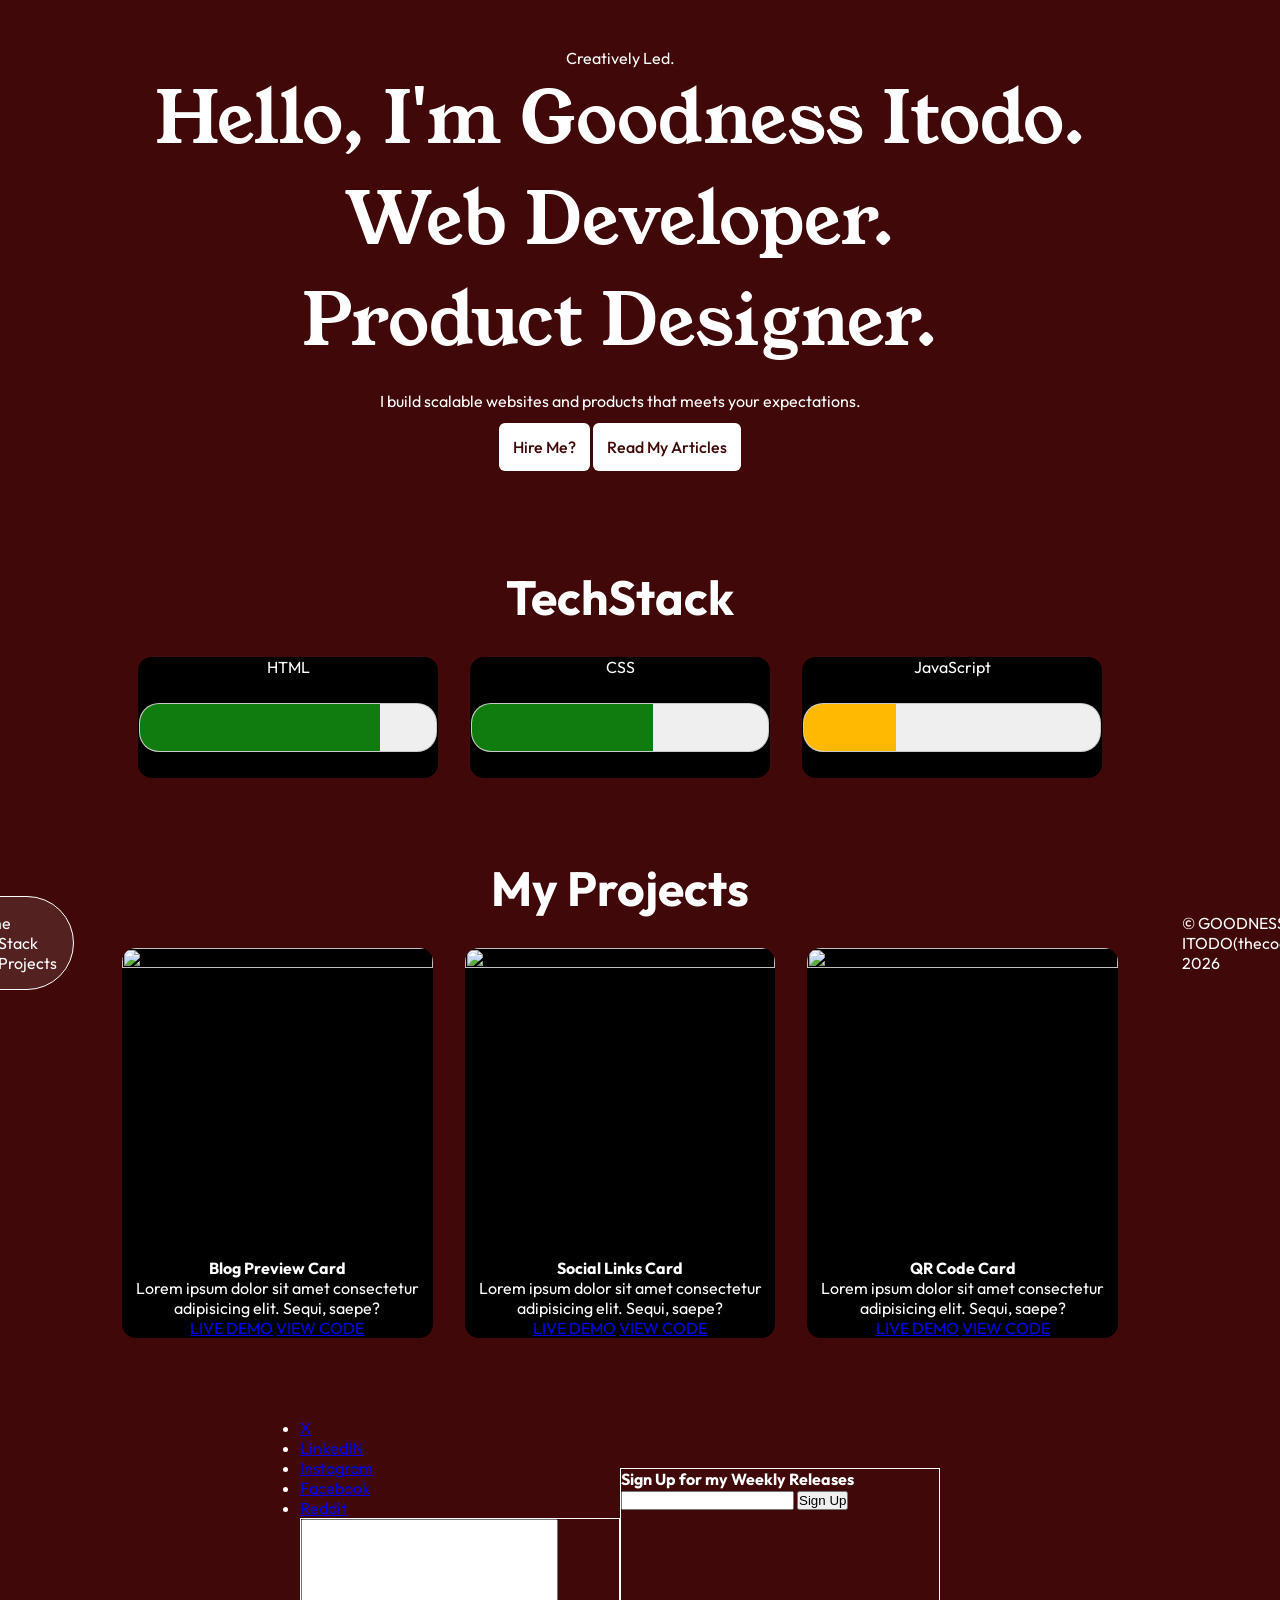
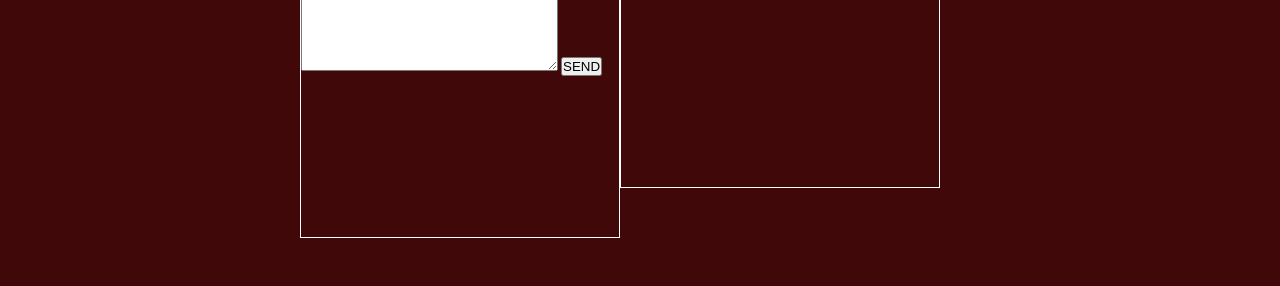
==== index.html @ df7d548d "html with semantics" ====
<!doctype html>
<html lang="en">
  <head>
    <meta charset="UTF-8" />
    <meta name="viewport" content="width=device-width, initial-scale=1.0" />
    <title>Goodness Itodo | My Portfolio</title>
    <link
      rel="shortcut icon"
      href="./assets/images/favicon-32x32.jpg"
      type="image/x-icon"
    />
    <link rel="stylesheet" href="style.css" />
  </head>
  <body>
    <header>
      <h1>GI</h1>
      <nav>
        <ul>
          <li><a href="#">Home</a></li>
          <li><a href="#techstack">Stack</a></li>
          <li><a href="#projects">Projects</a></li>
        </ul>
      </nav>
    </header>
    <main>
      <section class="hero">
        <p class="info">Creatively Led.</p>
        <div class="dynamic">
          <h2>Hello, I'm Goodness Itodo.</h2>
          <h2>Web Developer.</h2>
          <h2>Product Designer.</h2>
        </div>
        <p>
          I build scalable websites and products that meets your expectations.
        </p>
        <p>
          <a href="#">Hire Me?</a>
          <a href="#">Read My Articles</a>
        </p>
      </section>
      <section class="skills" id="techstack">
        <h3>TechStack</h3>
        <div class="columns">
          <div class="card">
            <p>HTML</p>
            <meter
              value="81"
              low="30"
              high="50"
              optimum="80"
              min="0"
              max="100"
              style="width: 300px; height: 100px; padding: 1px"
            ></meter>
          </div>
          <div class="card">
            <p>CSS</p>
            <meter
              value="61"
              low="30"
              high="50"
              optimum="80"
              min="0"
              max="100"
              style="width: 300px; height: 100px; padding: 1px"
            ></meter>
          </div>
          <div class="card">
            <p>JavaScript</p>
            <meter
              value="31"
              low="30"
              high="50"
              optimum="80"
              min="0"
              max="100"
              style="width: 300px; height: 100px; padding: 1px"
            ></meter>
          </div>
        </div>
      </section>
      <section class="projects" id="projects">
        <h3>My Projects</h3>
        <div class="wrapper">
          <div class="columns">
            <div class="card">
              <img src="./assets/images/projects/blogpreview.jpg" alt="" />
              <div class="box">
                <h4>Blog Preview Card</h4>
                <p>
                  Lorem ipsum dolor sit amet consectetur adipisicing elit.
                  Sequi, saepe?
                </p>
                <a href="#">LIVE DEMO</a>
                <a href="#">VIEW CODE</a>
              </div>
            </div>
            <div class="card">
              <img
                src="./assets/images/projects/socialinkspreview.jpg"
                alt=""
              />
              <div class="box">
                <h4>Social Links Card</h4>
                <p>
                  Lorem ipsum dolor sit amet consectetur adipisicing elit.
                  Sequi, saepe?
                </p>
                <a href="#">LIVE DEMO</a>
                <a href="#">VIEW CODE</a>
              </div>
            </div>
            <div class="card">
              <img src="./assets/images/projects/cardpreview.jpg" alt="" />
              <div class="box">
                <h4>QR Code Card</h4>
                <p>
                  Lorem ipsum dolor sit amet consectetur adipisicing elit.
                  Sequi, saepe?
                </p>
                <a href="#">LIVE DEMO</a>
                <a href="#">VIEW CODE</a>
              </div>
            </div>
          </div>
        </div>
      </section>
      <section class="cta" id="contact">
        <div class="column">
          <div class="contact-box">
            <nav role="secondary-navigation">
              <ul>
                <li>
                  <a href="#">X</a>
                </li>
                <li>
                  <a href="#">LinkedIN</a>
                </li>
                <li>
                  <a href="#">Instagram</a>
                </li>
                <li>
                  <a href="#">Facebook</a>
                </li>
                <li>
                  <a href="#">Reddit</a>
                </li>
              </ul>
            </nav>
          </div>
          <form action="#" id="msg-form">
            <textarea
              name="message"
              id="message"
              cols="30"
              rows="10"
            ></textarea>
            <button type="submit">SEND</button>
          </form>
        </div>
        <form action="#" id="news-form">
          <h4>Sign Up for my Weekly Releases</h4>
          <input type="email" name="email" id="email" />
          <button type="submit">Sign Up</button>
        </form>
      </section>
    </main>
    <footer>
      <p>&copy; GOODNESS ITODO(thecodingmob) 2026</p>
    </footer>
  </body>
</html>
---- style.css ----
@font-face {
  font-family: "Outfit";
  src: url("./assets/fonts/Outfit-VariableFont_wght.ttf");
}
@font-face {
  font-family: "Young";
  src: url("./assets/fonts/YoungSerif-Regular.ttf");
}
:root {
}
*,
*::before,
*::after {
  margin: 0;
  padding: 0;
  box-sizing: border-box;
}
html {
  scroll-behavior: smooth;
}
body {
  font-family: "Outfit";
  font-size: 16px;
  min-height: 100vh;
  display: flex;
  align-items: center;
  justify-content: center;
  background-color: #400808;
  color: white;
}
div.wrapper {
  width: 100%;
  display: flex;
  align-items: center;
  justify-content: center;
  flex-direction: column;
}
header {
  display: flex;
  align-items: center;
  justify-content: space-around;
  padding: 1em;
  border: 1px solid white;
  border-radius: 50px;
  background-color: rgba(255, 255, 255, 0.1);
  margin: 1rem;
  width: 60%;
}
header h1 {
  color: white;
}
header ul {
  list-style: none;
}
header li {
  display: inline;
  margin-left: 30px;
}
header li:nth-child(1) {
  margin-left: 0;
}
header a {
  color: white;
  text-decoration: none;
}
header a:hover {
  color: rgba(255, 255, 255, 0.6);
}
/* utility */
.columns {
  display: flex;
  align-items: center;
  justify-content: center;
  gap: 2em;
}
/* section hero */
section {
  padding: 3em;
}
.hero {
  align-items: center;
  display: flex;
  justify-content: center;
  text-align: center;
  flex-direction: column;
}
.hero h2 {
  color: white;
  font-size: 4.5em;
  font-weight: 200;
  font-family: "Young";
}
.hero h2:nth-child(3) {
  padding-bottom: 20px;
}
.hero a {
  color: #400808;
  background-color: white;
  padding: 14px;
  border: none;
  border-radius: 6px;
  display: inline-block;
  margin-top: 12px;
  text-decoration: none;
  font-weight: 500;
}
.skills {
  text-align: center;
}
.skills h3 {
  font-size: 3em;
  margin-bottom: 30px;
}
.projects {
  padding: 2em;
  text-align: center;
}
.projects h3 {
  font-size: 3em;
  margin-bottom: 30px;
}
.projects img {
  width: 100%;
  height: auto;
  object-fit: contain;
  aspect-ratio: 1/1;
  object-fit: cover;
}
.card {
  width: 100%;
  height: auto;
  background-color: black;
  border-radius: 14px;
  overflow: hidden;
}
figcaption {
  padding: 14px;
  border: 1px solid rgba(0, 0, 0, 0.6);
  border-radius: 14px;
  background-color: rgba(0, 0, 0, 0.6);
}
figure a {
  color: white;
  text-decoration: none;
}
.cta {
  display: flex;
  align-items: center;
  justify-content: center;
}
.cta form {
  width: 20rem;
  height: 20rem;
  border: 1px solid white;
}
footer {
  padding: 2em;
}
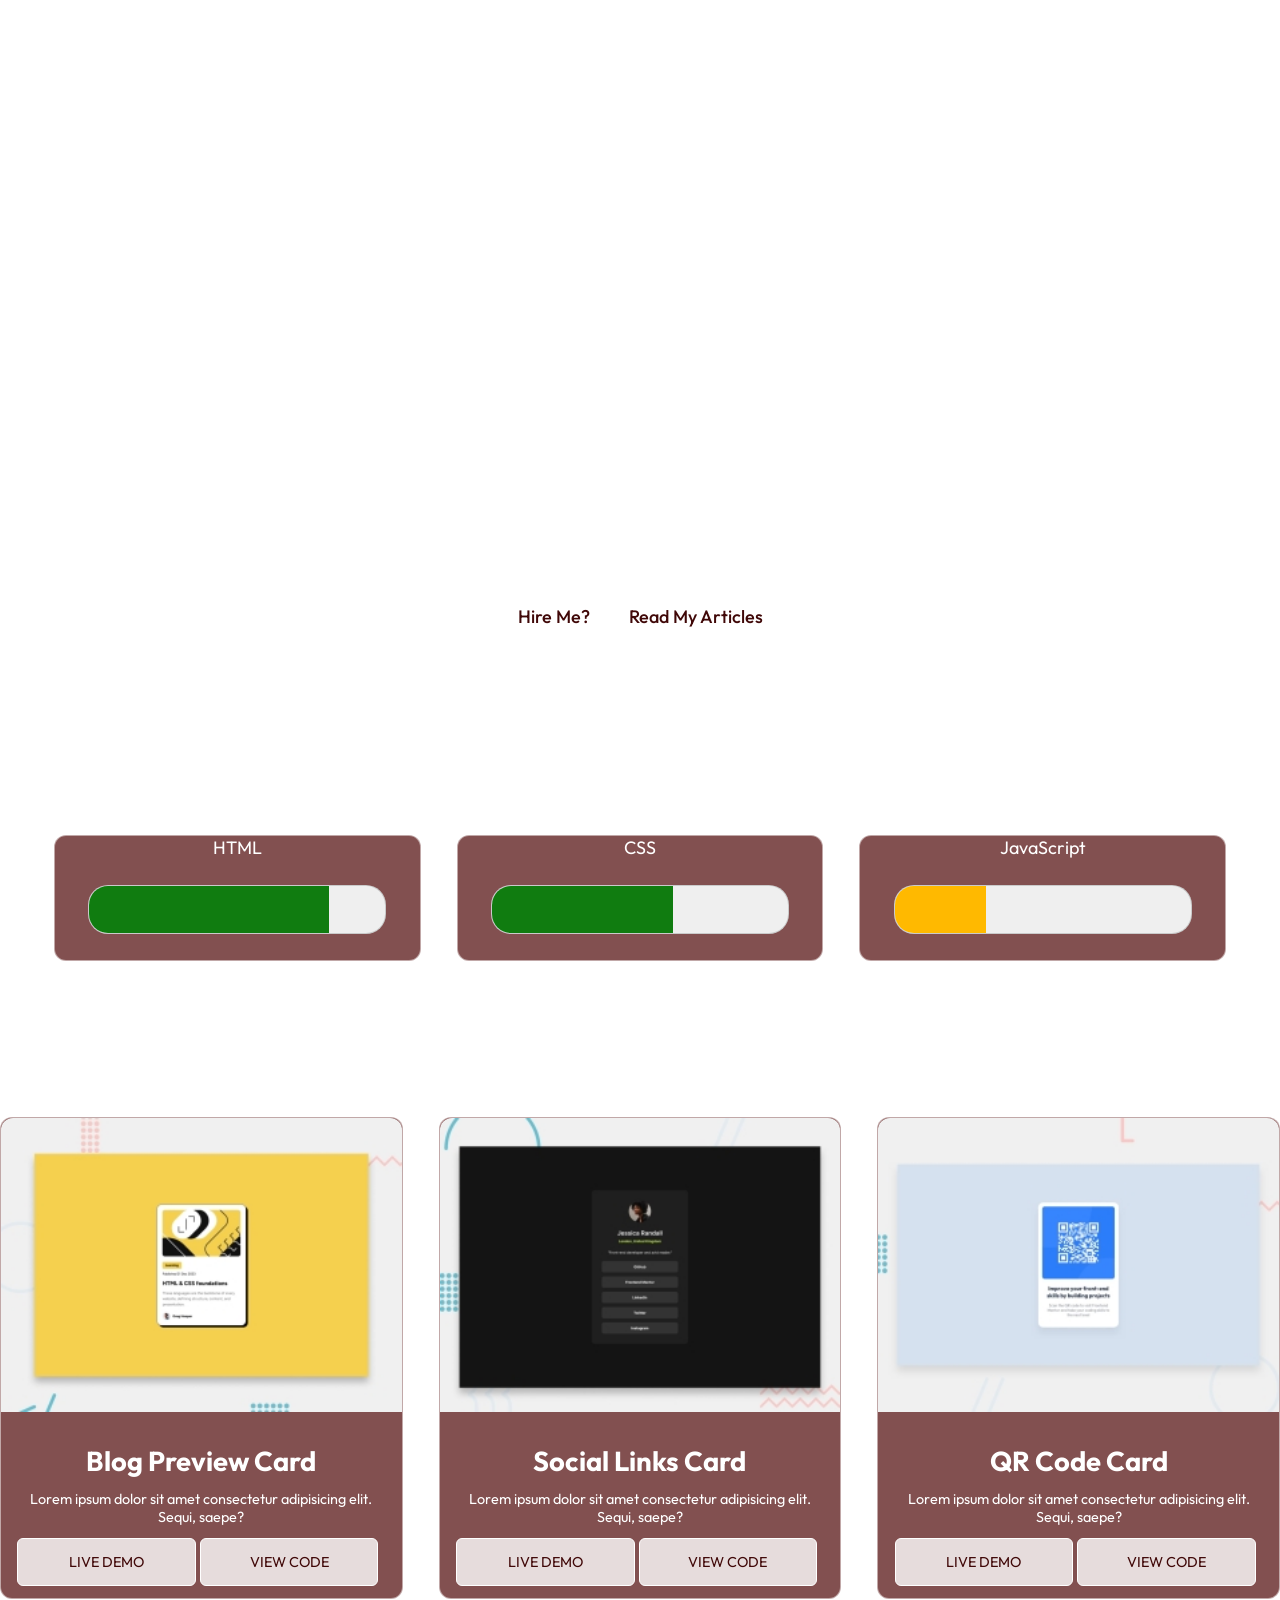
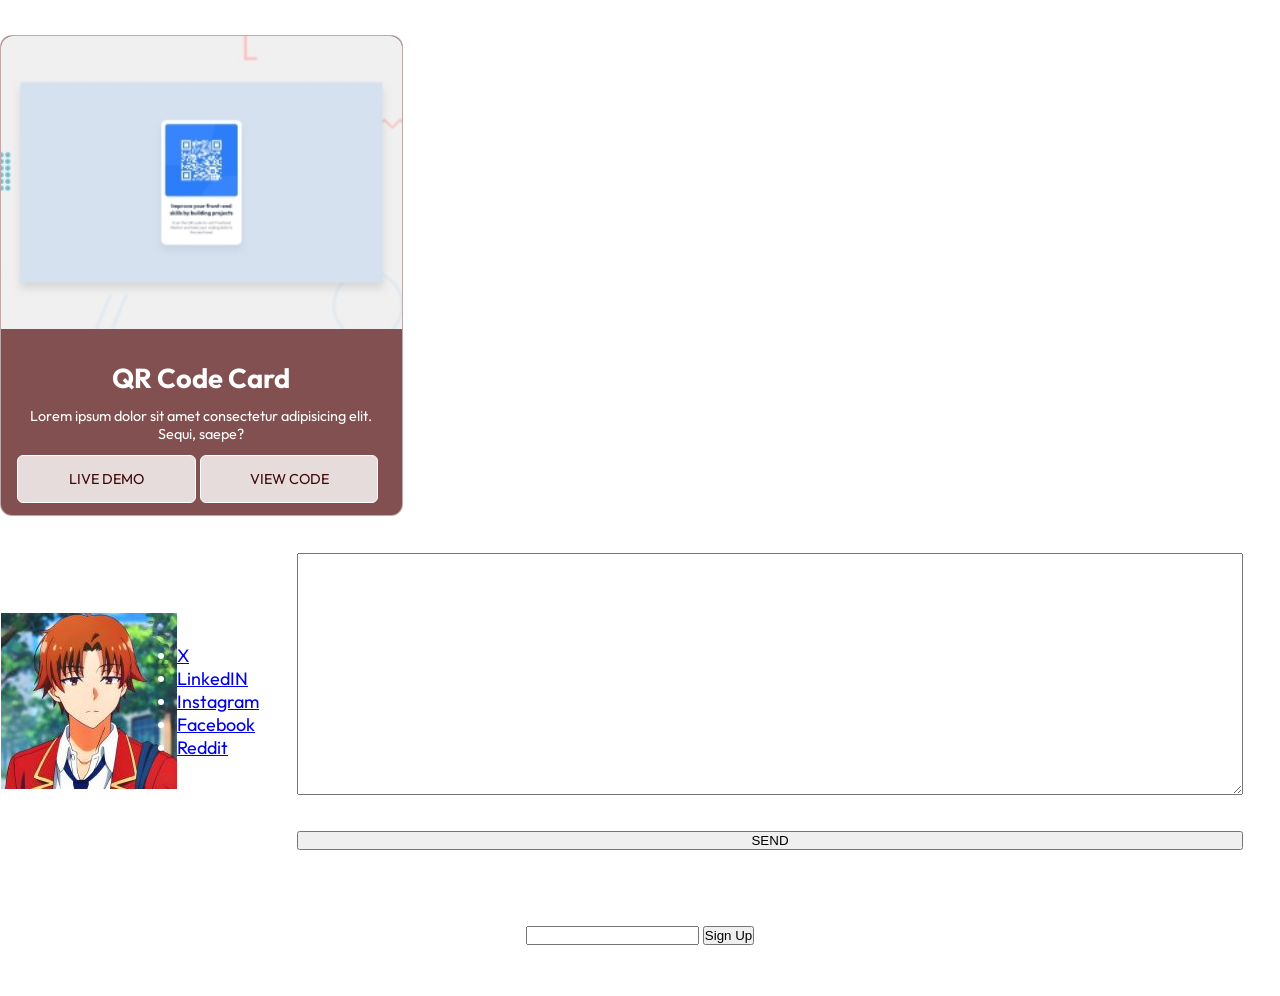
==== commit 64b28113: "updated some sections in html" ====
--- a/index.html
+++ b/index.html
@@ -81,46 +81,53 @@
       </section>
       <section class="projects" id="projects">
         <h3>My Projects</h3>
-        <div class="wrapper">
-          <div class="columns">
-            <div class="card">
-              <img src="./assets/images/projects/blogpreview.jpg" alt="" />
-              <div class="box">
-                <h4>Blog Preview Card</h4>
-                <p>
-                  Lorem ipsum dolor sit amet consectetur adipisicing elit.
-                  Sequi, saepe?
-                </p>
-                <a href="#">LIVE DEMO</a>
-                <a href="#">VIEW CODE</a>
-              </div>
+        <div class="columns">
+          <div class="card">
+            <img src="./assets/images/projects/blogpreview.jpg" alt="" />
+            <div class="box">
+              <h4>Blog Preview Card</h4>
+              <p>
+                Lorem ipsum dolor sit amet consectetur adipisicing elit. Sequi,
+                saepe?
+              </p>
+              <a href="#">LIVE DEMO</a>
+              <a href="#">VIEW CODE</a>
             </div>
-            <div class="card">
-              <img
-                src="./assets/images/projects/socialinkspreview.jpg"
-                alt=""
-              />
-              <div class="box">
-                <h4>Social Links Card</h4>
-                <p>
-                  Lorem ipsum dolor sit amet consectetur adipisicing elit.
-                  Sequi, saepe?
-                </p>
-                <a href="#">LIVE DEMO</a>
-                <a href="#">VIEW CODE</a>
-              </div>
+          </div>
+          <div class="card">
+            <img src="./assets/images/projects/socialinkspreview.jpg" alt="" />
+            <div class="box">
+              <h4>Social Links Card</h4>
+              <p>
+                Lorem ipsum dolor sit amet consectetur adipisicing elit. Sequi,
+                saepe?
+              </p>
+              <a href="#">LIVE DEMO</a>
+              <a href="#">VIEW CODE</a>
             </div>
-            <div class="card">
-              <img src="./assets/images/projects/cardpreview.jpg" alt="" />
-              <div class="box">
-                <h4>QR Code Card</h4>
-                <p>
-                  Lorem ipsum dolor sit amet consectetur adipisicing elit.
-                  Sequi, saepe?
-                </p>
-                <a href="#">LIVE DEMO</a>
-                <a href="#">VIEW CODE</a>
-              </div>
+          </div>
+          <div class="card">
+            <img src="./assets/images/projects/cardpreview.jpg" alt="" />
+            <div class="box">
+              <h4>QR Code Card</h4>
+              <p>
+                Lorem ipsum dolor sit amet consectetur adipisicing elit. Sequi,
+                saepe?
+              </p>
+              <a href="#">LIVE DEMO</a>
+              <a href="#">VIEW CODE</a>
+            </div>
+          </div>
+          <div class="card">
+            <img src="./assets/images/projects/cardpreview.jpg" alt="" />
+            <div class="box">
+              <h4>QR Code Card</h4>
+              <p>
+                Lorem ipsum dolor sit amet consectetur adipisicing elit. Sequi,
+                saepe?
+              </p>
+              <a href="#">LIVE DEMO</a>
+              <a href="#">VIEW CODE</a>
             </div>
           </div>
         </div>
@@ -128,6 +135,7 @@
       <section class="cta" id="contact">
         <div class="column">
           <div class="contact-box">
+            <img src="./assets/images/avatar-Goodness.jpg" alt="" />
             <nav role="secondary-navigation">
               <ul>
                 <li>
@@ -152,8 +160,8 @@
             <textarea
               name="message"
               id="message"
-              cols="30"
-              rows="10"
+              cols="40"
+              rows="16"
             ></textarea>
             <button type="submit">SEND</button>
           </form>
--- a/style.css
+++ b/style.css
@@ -22,137 +22,171 @@
   font-family: "Outfit";
   font-size: 16px;
   min-height: 100vh;
-  display: flex;
-  align-items: center;
-  justify-content: center;
-  background-color: #400808;
+  background: url("./assets/images/background.jpeg");
+  background-size: cover;
+  background-repeat: no-repeat;
   color: white;
+  font-size: 18px;
 }
 div.wrapper {
-  width: 100%;
-  display: flex;
-  align-items: center;
-  justify-content: center;
-  flex-direction: column;
+  max-inline-size: 80%;
+  margin-inline: auto;
+  padding: 2em;
 }
 header {
   display: flex;
   align-items: center;
   justify-content: space-around;
-  padding: 1em;
-  border: 1px solid white;
-  border-radius: 50px;
-  background-color: rgba(255, 255, 255, 0.1);
-  margin: 1rem;
-  width: 60%;
+  background-color: rgba(255, 255, 255, 0.3);
+  border: 1px solid rgba(255, 255, 255, 0.8);
+  margin: 2em auto;
+  width: 50%;
+  border-radius: 39px;
+
+  @media (max-width: 50em) {
+    width: 100%;
+  }
 }
 header h1 {
-  color: white;
+  padding: 14px;
+  border-radius: 12px;
 }
 header ul {
-  list-style: none;
+  list-style-type: none;
 }
 header li {
   display: inline;
   margin-left: 30px;
 }
-header li:nth-child(1) {
-  margin-left: 0;
-}
 header a {
   color: white;
   text-decoration: none;
+  padding: 14px;
+  border-radius: 12px;
+  transition: 0.3s all linear;
+  font-weight: 600;
 }
 header a:hover {
-  color: rgba(255, 255, 255, 0.6);
+  background-color: rgba(255, 255, 255, 0.8);
+  color: #400808;
 }
-/* utility */
+.hero {
+  text-align: center;
+  padding: 2em;
+}
+.hero .info {
+  padding: 12px;
+  border: 1px solid rgba(255, 255, 255, 0.8);
+  border-radius: 30px;
+  display: inline-block;
+}
+.hero h2 {
+  font-size: 4em;
+  font-family: "Young", sans-serif;
+  margin-bottom: 20px;
+}
+.hero h2:nth-child(1),
+.hero h2:nth-child(2) {
+  margin-bottom: 0;
+}
+.hero a {
+  padding: 14px;
+  background-color: rgba(255, 255, 255, 0.8);
+  display: inline-block;
+  border: 1px solid rgba(255, 255, 255, 0.8);
+  margin-top: 12px;
+  border-radius: 9px;
+  color: #400808;
+  text-decoration: none;
+  margin-left: 5px;
+  font-weight: 500;
+}
+.hero a:first-child {
+  margin-left: 0;
+}
+.hero a:hover {
+  color: white;
+  background-color: #400808;
+}
+.skills {
+  padding: 3em;
+  text-align: center;
+}
+h3 {
+  font-size: 3em;
+  font-family: "Young", sans-serif;
+  margin-bottom: 26px;
+}
+.projects {
+  text-align: center;
+}
 .columns {
-  display: flex;
-  align-items: center;
-  justify-content: center;
+  display: grid;
+  grid-template-columns: 1fr 1fr 1fr;
   gap: 2em;
 }
-/* section hero */
-section {
-  padding: 3em;
+.card {
+  border: 1px solid rgba(255, 255, 255, 0.5);
+  background-color: rgba(77, 7, 7, 0.7);
+  border-radius: 12px;
 }
-.hero {
-  align-items: center;
+.card img {
+  border-radius: 12px 12px 0 0;
+  width: 100%;
+}
+.box {
+  padding: 1em;
+  font-size: 0.8em;
+}
+.box h4 {
+  font-size: 1.9em;
+}
+.box p,
+h4 {
+  margin-top: 12px;
+}
+.box a {
+  margin: 12px 2px 12px 2px;
+  display: inline-block;
+  float: left;
+  width: 48%;
+  padding: 14px;
+  background-color: rgba(255, 255, 255, 0.8);
+  color: #400808;
+  text-decoration: none;
+  border: 1px solid white;
+  border-radius: 6px;
+}
+.box a:hover {
+  color: white;
+  background-color: #400808;
+}
+.column {
+  display: flex;
+}
+.cta form#msg-form {
+  border: 1px solid white;
+  padding: 2em;
+  display: flex;
+  flex: 1;
+  flex-direction: column;
+  gap: 2em;
+}
+.cta form#news-form {
+  text-align: center;
+}
+.contact-box {
+  border: 1px solid white;
   display: flex;
   justify-content: center;
-  text-align: center;
-  flex-direction: column;
+  align-items: center;
 }
-.hero h2 {
-  color: white;
-  font-size: 4.5em;
-  font-weight: 200;
-  font-family: "Young";
+
+footer {
+  padding: 14px;
 }
-.hero h2:nth-child(3) {
-  padding-bottom: 20px;
+@media (max-width: 50em) {
+  .columns {
+    grid-template-columns: 1fr;
+  }
 }
-.hero a {
-  color: #400808;
-  background-color: white;
-  padding: 14px;
-  border: none;
-  border-radius: 6px;
-  display: inline-block;
-  margin-top: 12px;
-  text-decoration: none;
-  font-weight: 500;
-}
-.skills {
-  text-align: center;
-}
-.skills h3 {
-  font-size: 3em;
-  margin-bottom: 30px;
-}
-.projects {
-  padding: 2em;
-  text-align: center;
-}
-.projects h3 {
-  font-size: 3em;
-  margin-bottom: 30px;
-}
-.projects img {
-  width: 100%;
-  height: auto;
-  object-fit: contain;
-  aspect-ratio: 1/1;
-  object-fit: cover;
-}
-.card {
-  width: 100%;
-  height: auto;
-  background-color: black;
-  border-radius: 14px;
-  overflow: hidden;
-}
-figcaption {
-  padding: 14px;
-  border: 1px solid rgba(0, 0, 0, 0.6);
-  border-radius: 14px;
-  background-color: rgba(0, 0, 0, 0.6);
-}
-figure a {
-  color: white;
-  text-decoration: none;
-}
-.cta {
-  display: flex;
-  align-items: center;
-  justify-content: center;
-}
-.cta form {
-  width: 20rem;
-  height: 20rem;
-  border: 1px solid white;
-}
-footer {
-  padding: 2em;
-}
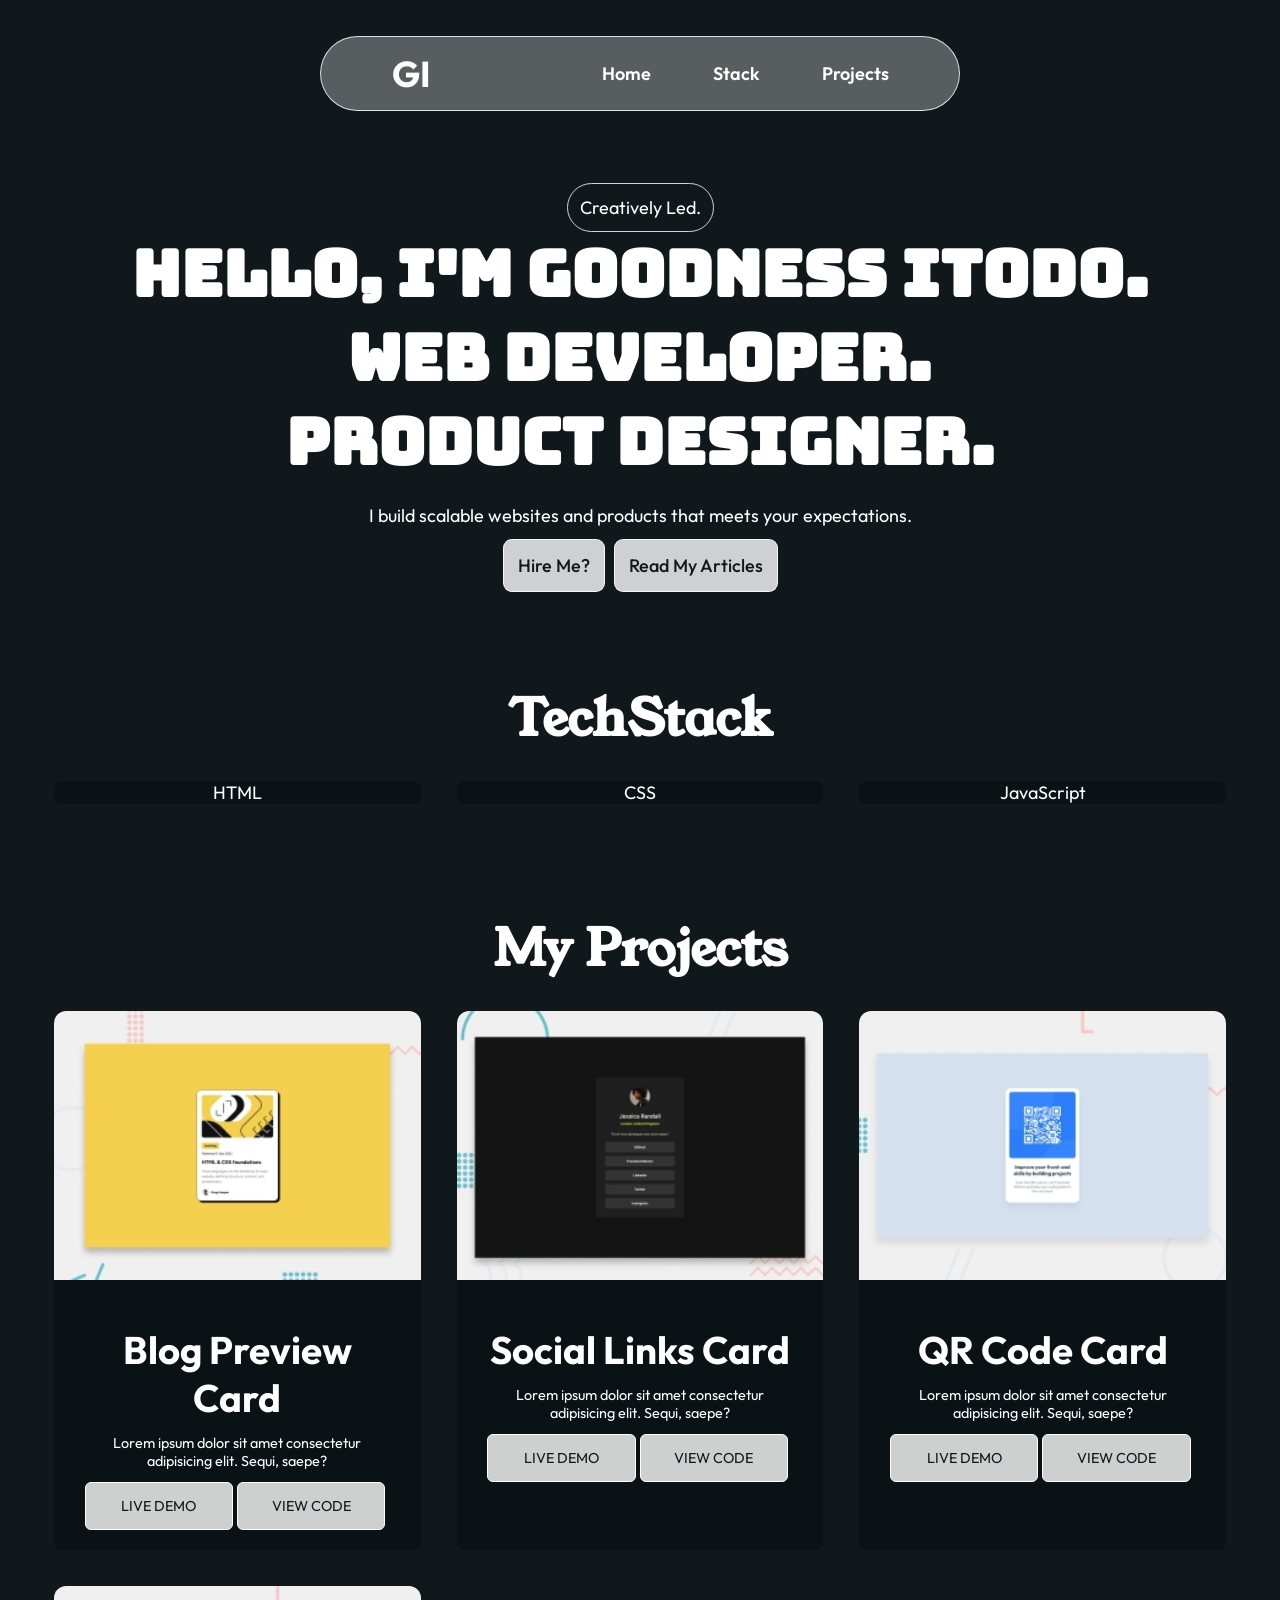
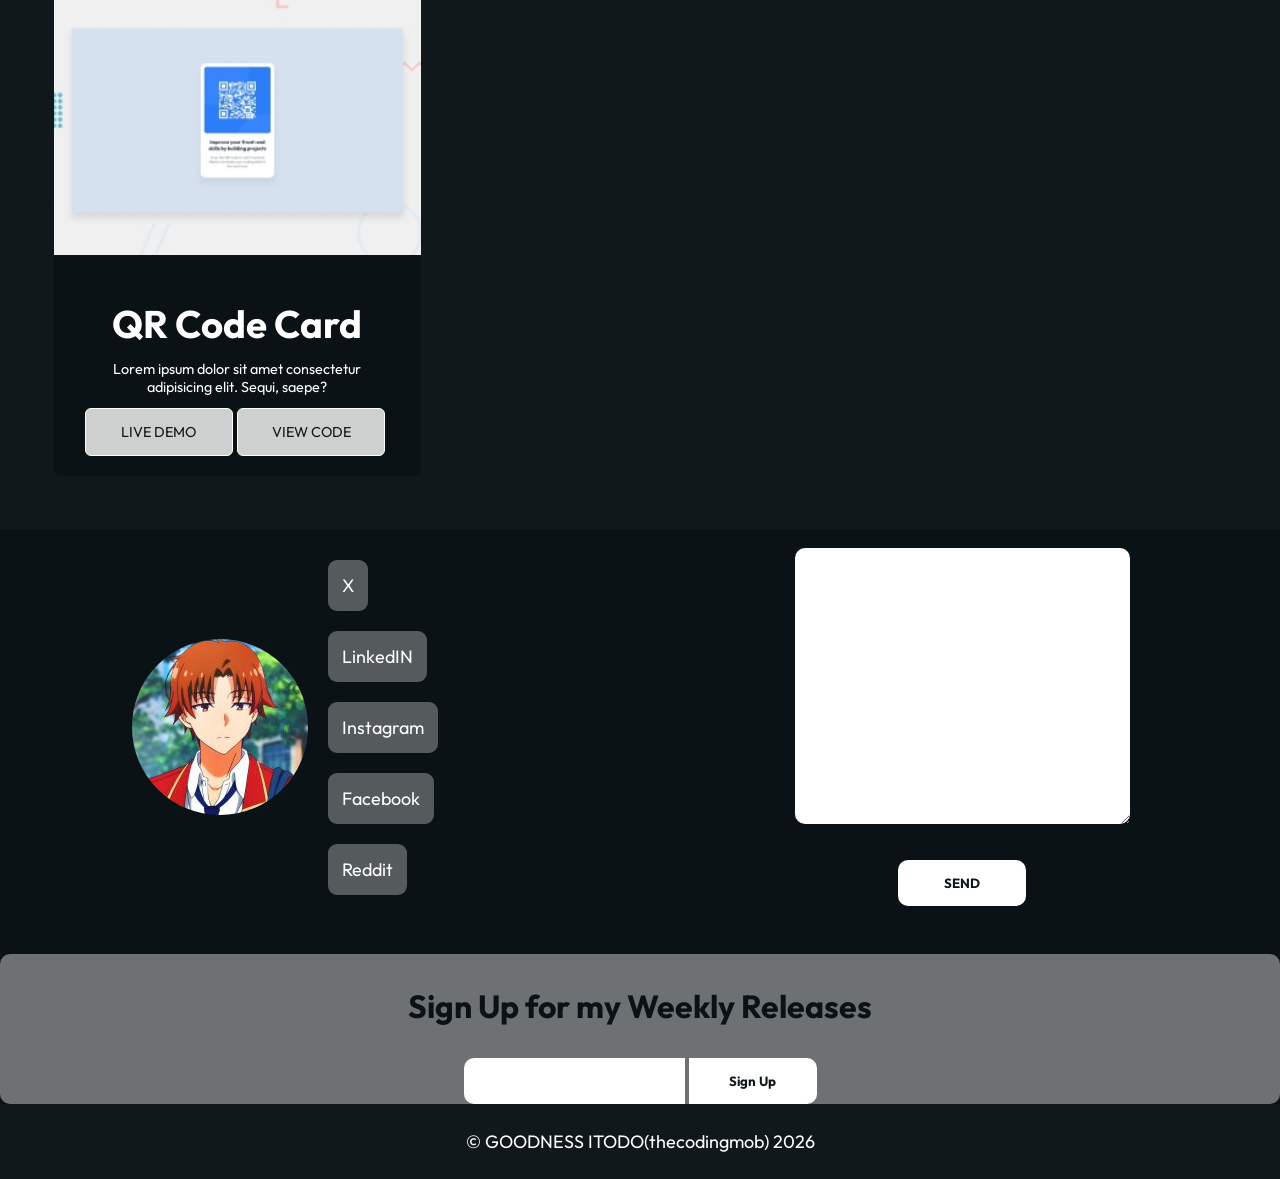
==== commit 28cc571f: "modifications" ====
--- a/index.html
+++ b/index.html
@@ -43,39 +43,12 @@
         <div class="columns">
           <div class="card">
             <p>HTML</p>
-            <meter
-              value="81"
-              low="30"
-              high="50"
-              optimum="80"
-              min="0"
-              max="100"
-              style="width: 300px; height: 100px; padding: 1px"
-            ></meter>
           </div>
           <div class="card">
             <p>CSS</p>
-            <meter
-              value="61"
-              low="30"
-              high="50"
-              optimum="80"
-              min="0"
-              max="100"
-              style="width: 300px; height: 100px; padding: 1px"
-            ></meter>
           </div>
           <div class="card">
             <p>JavaScript</p>
-            <meter
-              value="31"
-              low="30"
-              high="50"
-              optimum="80"
-              min="0"
-              max="100"
-              style="width: 300px; height: 100px; padding: 1px"
-            ></meter>
           </div>
         </div>
       </section>
--- a/style.css
+++ b/style.css
@@ -1,3 +1,7 @@
+@font-face {
+  font-family: "Bungee";
+  src: url("./assets/fonts/Bungee-Regular.ttf");
+}
 @font-face {
   font-family: "Outfit";
   src: url("./assets/fonts/Outfit-VariableFont_wght.ttf");
@@ -5,8 +9,6 @@
 @font-face {
   font-family: "Young";
   src: url("./assets/fonts/YoungSerif-Regular.ttf");
-}
-:root {
 }
 *,
 *::before,
@@ -22,7 +24,7 @@
   font-family: "Outfit";
   font-size: 16px;
   min-height: 100vh;
-  background: url("./assets/images/background.jpeg");
+  background: rgb(17, 24, 28);
   background-size: cover;
   background-repeat: no-repeat;
   color: white;
@@ -45,6 +47,9 @@
 
   @media (max-width: 50em) {
     width: 100%;
+    margin: 0;
+    border: none;
+    border-radius: 0;
   }
 }
 header h1 {
@@ -68,7 +73,7 @@
 }
 header a:hover {
   background-color: rgba(255, 255, 255, 0.8);
-  color: #400808;
+  color: rgb(17, 24, 28);
 }
 .hero {
   text-align: center;
@@ -81,8 +86,8 @@
   display: inline-block;
 }
 .hero h2 {
-  font-size: 4em;
-  font-family: "Young", sans-serif;
+  font-size: clamp(2.2rem, 6vw + 1rem, 4rem);
+  font-family: "Bungee", sans-serif;
   margin-bottom: 20px;
 }
 .hero h2:nth-child(1),
@@ -96,7 +101,7 @@
   border: 1px solid rgba(255, 255, 255, 0.8);
   margin-top: 12px;
   border-radius: 9px;
-  color: #400808;
+  color: rgb(17, 24, 28);
   text-decoration: none;
   margin-left: 5px;
   font-weight: 500;
@@ -106,19 +111,20 @@
 }
 .hero a:hover {
   color: white;
-  background-color: #400808;
+  background-color: rgb(17, 24, 28);
 }
 .skills {
   padding: 3em;
   text-align: center;
 }
 h3 {
-  font-size: 3em;
+  font-size: clamp(1.8rem, 4.5vw + 0.8rem, 3.2rem);
   font-family: "Young", sans-serif;
   margin-bottom: 26px;
 }
 .projects {
   text-align: center;
+  padding: 3em;
 }
 .columns {
   display: grid;
@@ -126,67 +132,148 @@
   gap: 2em;
 }
 .card {
-  border: 1px solid rgba(255, 255, 255, 0.5);
-  background-color: rgba(77, 7, 7, 0.7);
-  border-radius: 12px;
+  background-color: rgb(11, 18, 21);
+  border-radius: 8px;
 }
 .card img {
   border-radius: 12px 12px 0 0;
   width: 100%;
 }
 .box {
-  padding: 1em;
+  padding: 2em;
   font-size: 0.8em;
 }
 .box h4 {
-  font-size: 1.9em;
+  font-size: clamp(1.6rem, 3.8vw + 0.6rem, 2.4rem);
 }
 .box p,
 h4 {
   margin-top: 12px;
 }
 .box a {
-  margin: 12px 2px 12px 2px;
+  margin: 12px 2px 20px 2px;
   display: inline-block;
   float: left;
   width: 48%;
   padding: 14px;
   background-color: rgba(255, 255, 255, 0.8);
-  color: #400808;
+  color: rgb(17, 24, 28);
   text-decoration: none;
   border: 1px solid white;
   border-radius: 6px;
 }
 .box a:hover {
   color: white;
-  background-color: #400808;
+  background-color: rgb(17, 24, 28);
 }
 .column {
   display: flex;
+  justify-content: space-around;
+  align-items: center;
+  gap: 3em;
+}
+.cta {
+  background-color: rgb(11, 18, 21);
 }
 .cta form#msg-form {
-  border: 1px solid white;
-  padding: 2em;
-  display: flex;
-  flex: 1;
+  padding: 1em;
+  display: flex;
   flex-direction: column;
   gap: 2em;
+  text-align: center;
+  align-items: center;
+  justify-content: center;
+}
+textarea {
+  border-radius: 10px;
+  font-family: "Outfit";
+  border: none;
+  padding: 10px;
+  width: 100%;
+}
+textarea:focus {
+  outline: 1px solid rgb(11, 18, 21);
+}
+button[type="submit"] {
+  padding: 15px;
+  border-radius: 10px;
+  background-color: white;
+  color: rgb(17, 24, 28);
+  font-weight: 700;
+  font-family: "Outfit";
+  border: none;
+  width: 8rem;
+}
+button[type="submit"]:hover,
+button[type="submit"]:focus-within {
+  background-color: rgb(33, 42, 55);
+  color: white;
 }
 .cta form#news-form {
   text-align: center;
+  margin-top: 30px;
+  background: rgba(255, 255, 255, 0.4);
+  border-radius: 10px;
+}
+.cta form#news-form button[type="submit"] {
+  border-radius: 0 10px 10px 0;
+}
+.cta form#news-form h4 {
+  padding: 1em;
+  font-size: 2rem;
+  color: rgb(11, 18, 21);
+}
+.cta form#news-form input {
+  padding: 15px;
+  border-radius: 10px 0 0 10px;
+  font-family: "Outfit";
+  border: none;
+}
+.cta form#news-form input:focus {
+  outline: 1px solid rgb(11, 18, 21);
 }
 .contact-box {
-  border: 1px solid white;
   display: flex;
   justify-content: center;
   align-items: center;
+}
+.contact-box img {
+  border-radius: 50%;
+}
+.contact-box ul {
+  list-style: none;
+}
+.contact-box li {
+  margin: 20px;
+}
+.contact-box a {
+  padding: 14px;
+  background-color: rgba(255, 255, 255, 0.3);
+  color: white;
+  text-decoration: none;
+  border-radius: 9px;
+  display: inline-block;
 }
 
 footer {
-  padding: 14px;
+  padding: 26px;
+  text-align: center;
 }
 @media (max-width: 50em) {
+  body {
+    background: rgb(33, 42, 55);
+  }
   .columns {
     grid-template-columns: 1fr;
   }
-}
+  .column {
+    flex-direction: column;
+  }
+  .cta form#news-form button[type="submit"] {
+    margin-top: 30px;
+    border-radius: 10px;
+  }
+  .cta form#news-form input {
+    border-radius: 10px;
+  }
+}
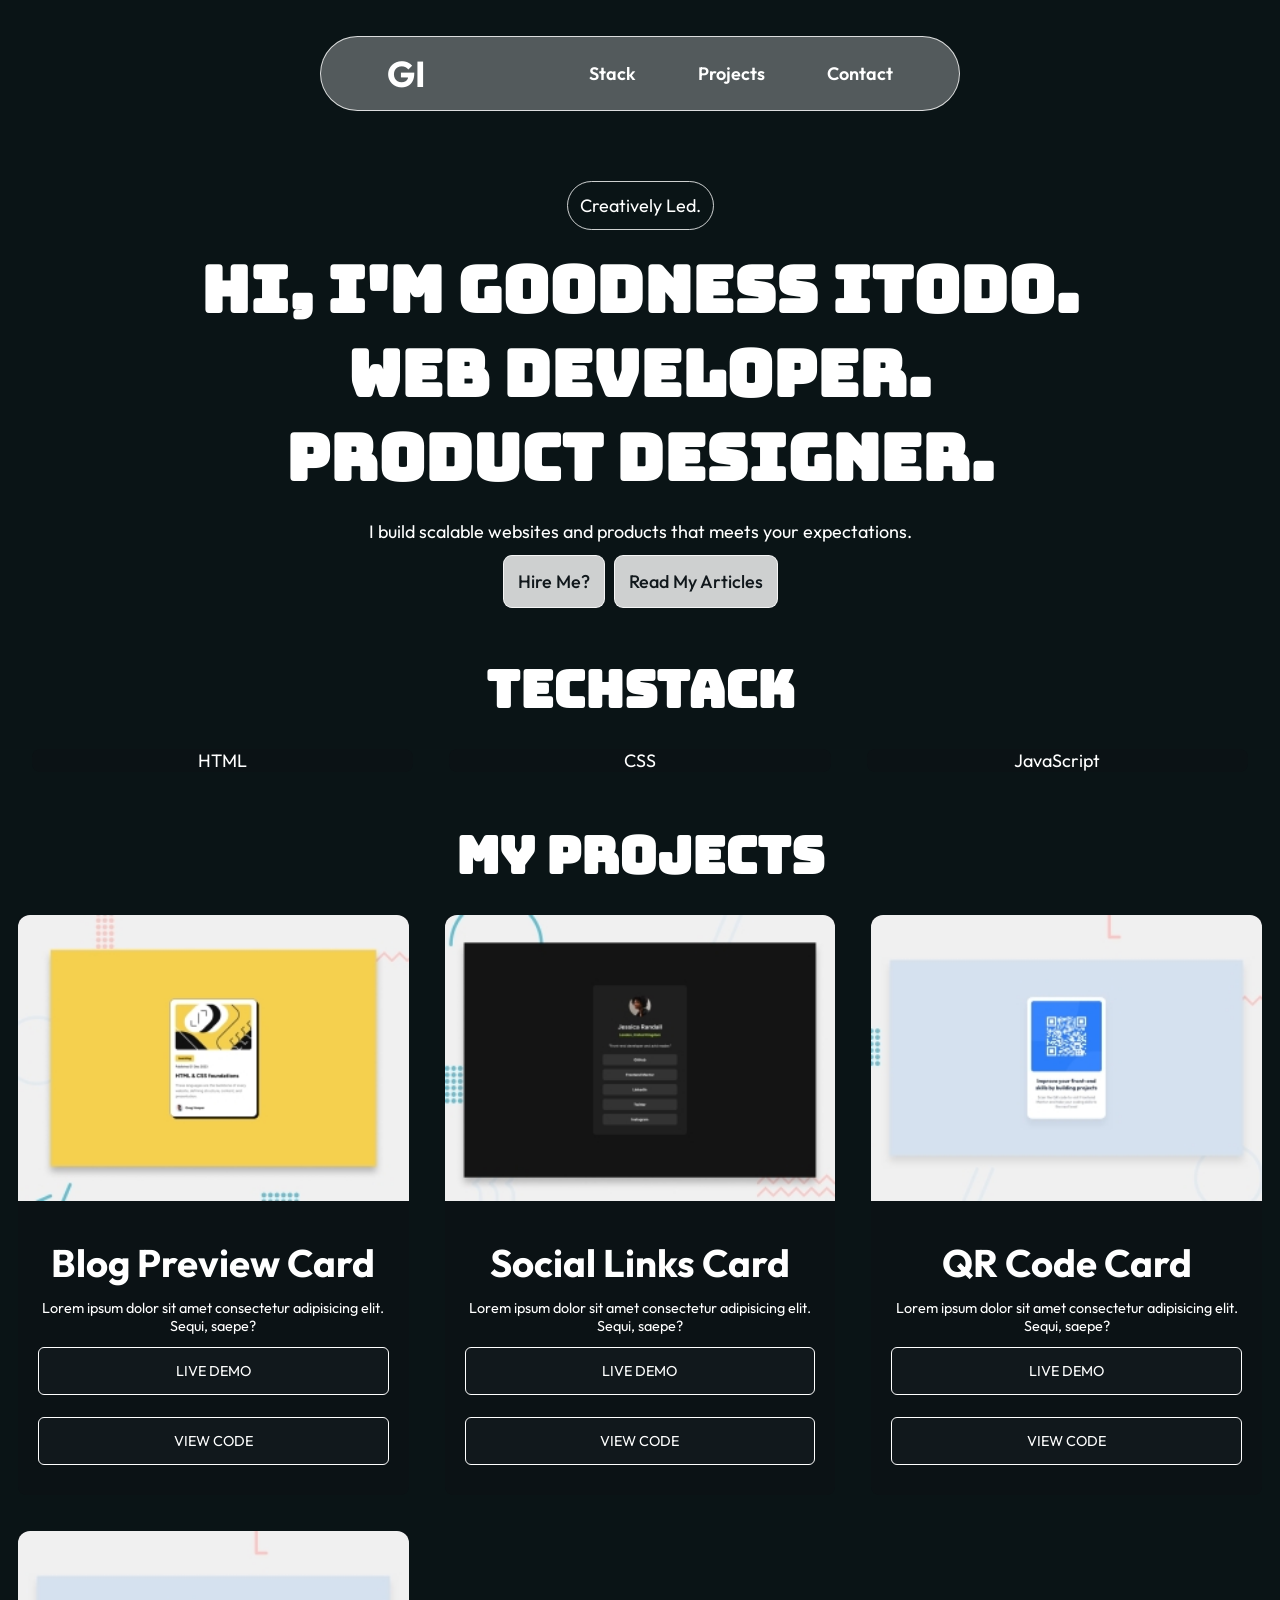
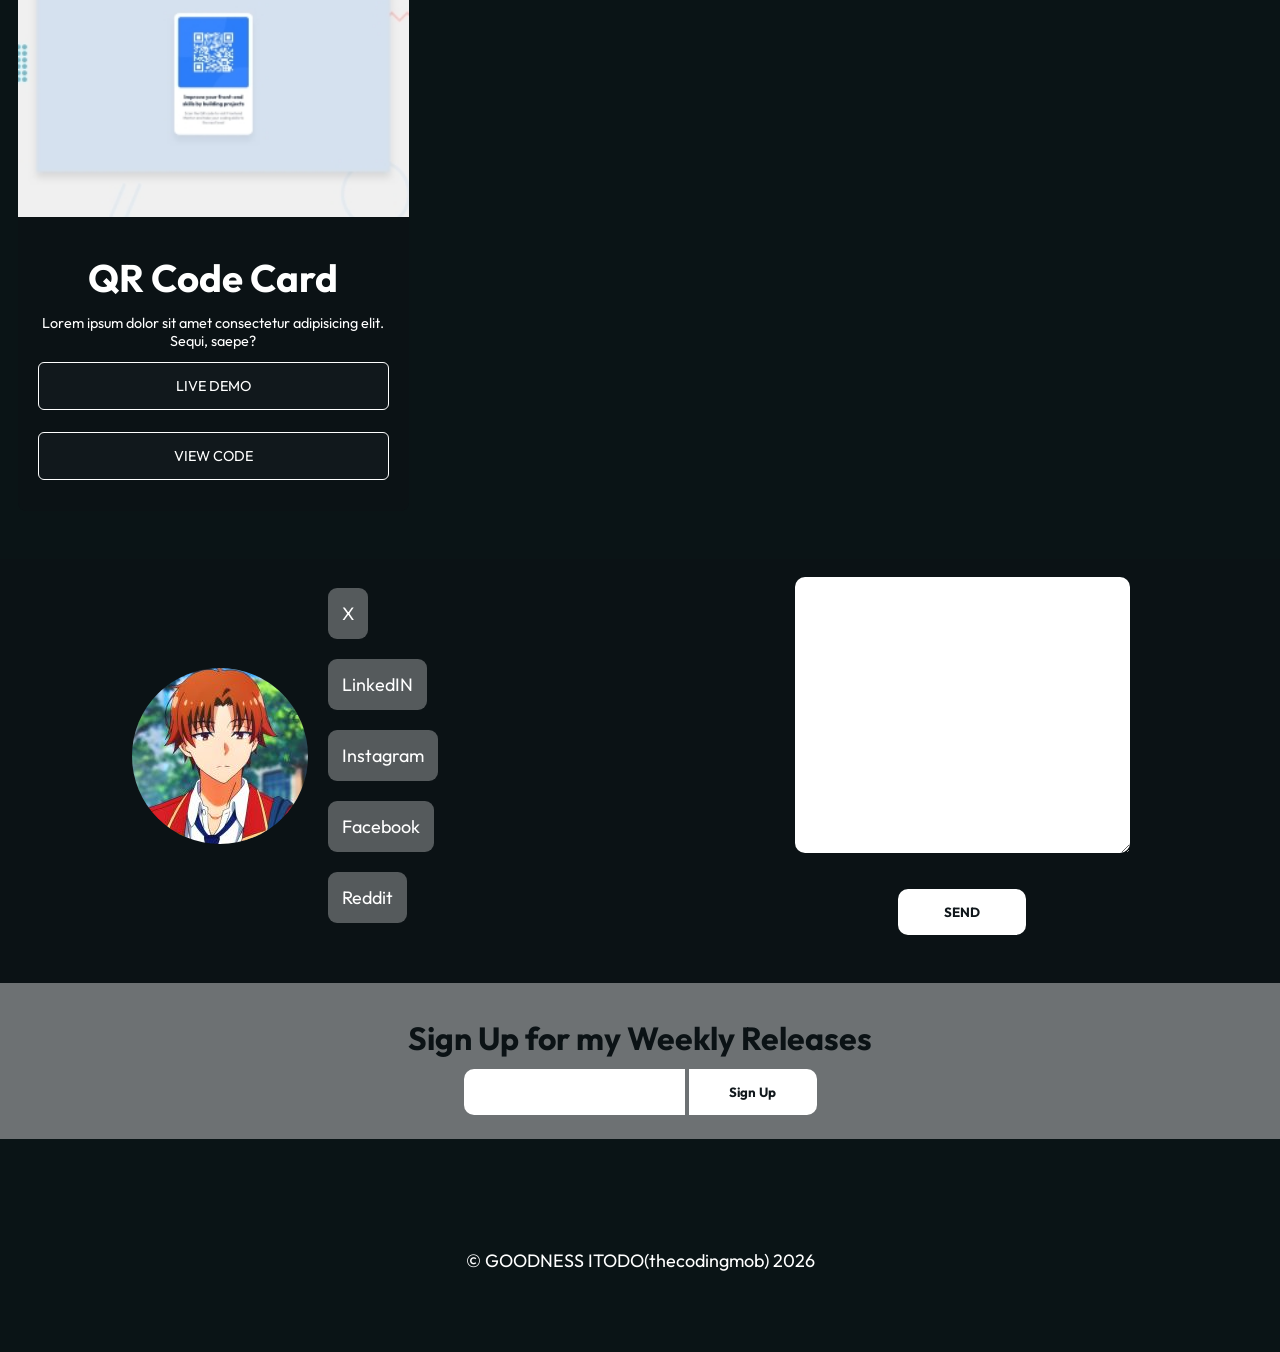
==== commit d5aa7205: "modified" ====
--- a/index.html
+++ b/index.html
@@ -16,9 +16,9 @@
       <h1>GI</h1>
       <nav>
         <ul>
-          <li><a href="#">Home</a></li>
           <li><a href="#techstack">Stack</a></li>
           <li><a href="#projects">Projects</a></li>
+          <li><a href="#contact">Contact</a></li>
         </ul>
       </nav>
     </header>
@@ -26,7 +26,7 @@
       <section class="hero">
         <p class="info">Creatively Led.</p>
         <div class="dynamic">
-          <h2>Hello, I'm Goodness Itodo.</h2>
+          <h2>Hi, I'm Goodness Itodo.</h2>
           <h2>Web Developer.</h2>
           <h2>Product Designer.</h2>
         </div>
--- a/style.css
+++ b/style.css
@@ -24,7 +24,7 @@
   font-family: "Outfit";
   font-size: 16px;
   min-height: 100vh;
-  background: rgb(17, 24, 28);
+  background: rgb(10, 20, 22);
   background-size: cover;
   background-repeat: no-repeat;
   color: white;
@@ -44,14 +44,8 @@
   margin: 2em auto;
   width: 50%;
   border-radius: 39px;
+}
 
-  @media (max-width: 50em) {
-    width: 100%;
-    margin: 0;
-    border: none;
-    border-radius: 0;
-  }
-}
 header h1 {
   padding: 14px;
   border-radius: 12px;
@@ -77,18 +71,20 @@
 }
 .hero {
   text-align: center;
-  padding: 2em;
+  padding: 1rem;
 }
 .hero .info {
   padding: 12px;
   border: 1px solid rgba(255, 255, 255, 0.8);
   border-radius: 30px;
   display: inline-block;
+  margin: 1em;
 }
 .hero h2 {
   font-size: clamp(2.2rem, 6vw + 1rem, 4rem);
   font-family: "Bungee", sans-serif;
   margin-bottom: 20px;
+  color: linear-gradient(90deg, red, blue);
 }
 .hero h2:nth-child(1),
 .hero h2:nth-child(2) {
@@ -114,17 +110,18 @@
   background-color: rgb(17, 24, 28);
 }
 .skills {
-  padding: 3em;
+  padding: 2rem;
   text-align: center;
 }
 h3 {
   font-size: clamp(1.8rem, 4.5vw + 0.8rem, 3.2rem);
-  font-family: "Young", sans-serif;
+  font-family: "Bungee", sans-serif;
   margin-bottom: 26px;
 }
 .projects {
   text-align: center;
-  padding: 3em;
+  padding: 1em;
+  margin-bottom: 30px;
 }
 .columns {
   display: grid;
@@ -140,8 +137,10 @@
   width: 100%;
 }
 .box {
-  padding: 2em;
+  padding: 1.4em;
   font-size: 0.8em;
+  display: flex;
+  flex-direction: column;
 }
 .box h4 {
   font-size: clamp(1.6rem, 3.8vw + 0.6rem, 2.4rem);
@@ -151,20 +150,21 @@
   margin-top: 12px;
 }
 .box a {
-  margin: 12px 2px 20px 2px;
-  display: inline-block;
-  float: left;
-  width: 48%;
-  padding: 14px;
-  background-color: rgba(255, 255, 255, 0.8);
-  color: rgb(17, 24, 28);
+  margin: 12px 2px 10px 2px;
+  display: inline-block;
+  width: 100%;
+  align-self: center;
+  justify-self: center;
+  padding: 14px;
+  background-color: rgb(17, 24, 28);
+  color: white;
   text-decoration: none;
   border: 1px solid white;
   border-radius: 6px;
 }
 .box a:hover {
-  color: white;
-  background-color: rgb(17, 24, 28);
+  color: rgb(17, 24, 28);
+  background-color: rgba(255, 255, 255, 0.8);
 }
 .column {
   display: flex;
@@ -213,13 +213,13 @@
   text-align: center;
   margin-top: 30px;
   background: rgba(255, 255, 255, 0.4);
-  border-radius: 10px;
+  padding: 1.3em 0 1.3em 0;
 }
 .cta form#news-form button[type="submit"] {
   border-radius: 0 10px 10px 0;
 }
 .cta form#news-form h4 {
-  padding: 1em;
+  padding: 0 0.6rem 0.7rem 0.6rem;
   font-size: 2rem;
   color: rgb(11, 18, 21);
 }
@@ -256,13 +256,27 @@
 }
 
 footer {
-  padding: 26px;
-  text-align: center;
+  padding: 5rem;
+  text-align: center;
+  margin-top: 30px;
 }
 @media (max-width: 50em) {
   body {
     background: rgb(33, 42, 55);
   }
+  header {
+    width: 100%;
+    padding: 14px;
+    border: none;
+    border-bottom: 1px solid white;
+    border-radius: 0;
+    flex-direction: column;
+    margin: 0;
+    background: none;
+  }
+  header li {
+    margin: 0;
+  }
   .columns {
     grid-template-columns: 1fr;
   }
@@ -276,4 +290,7 @@
   .cta form#news-form input {
     border-radius: 10px;
   }
-}
+  footer {
+    font-size: 1em;
+  }
+}
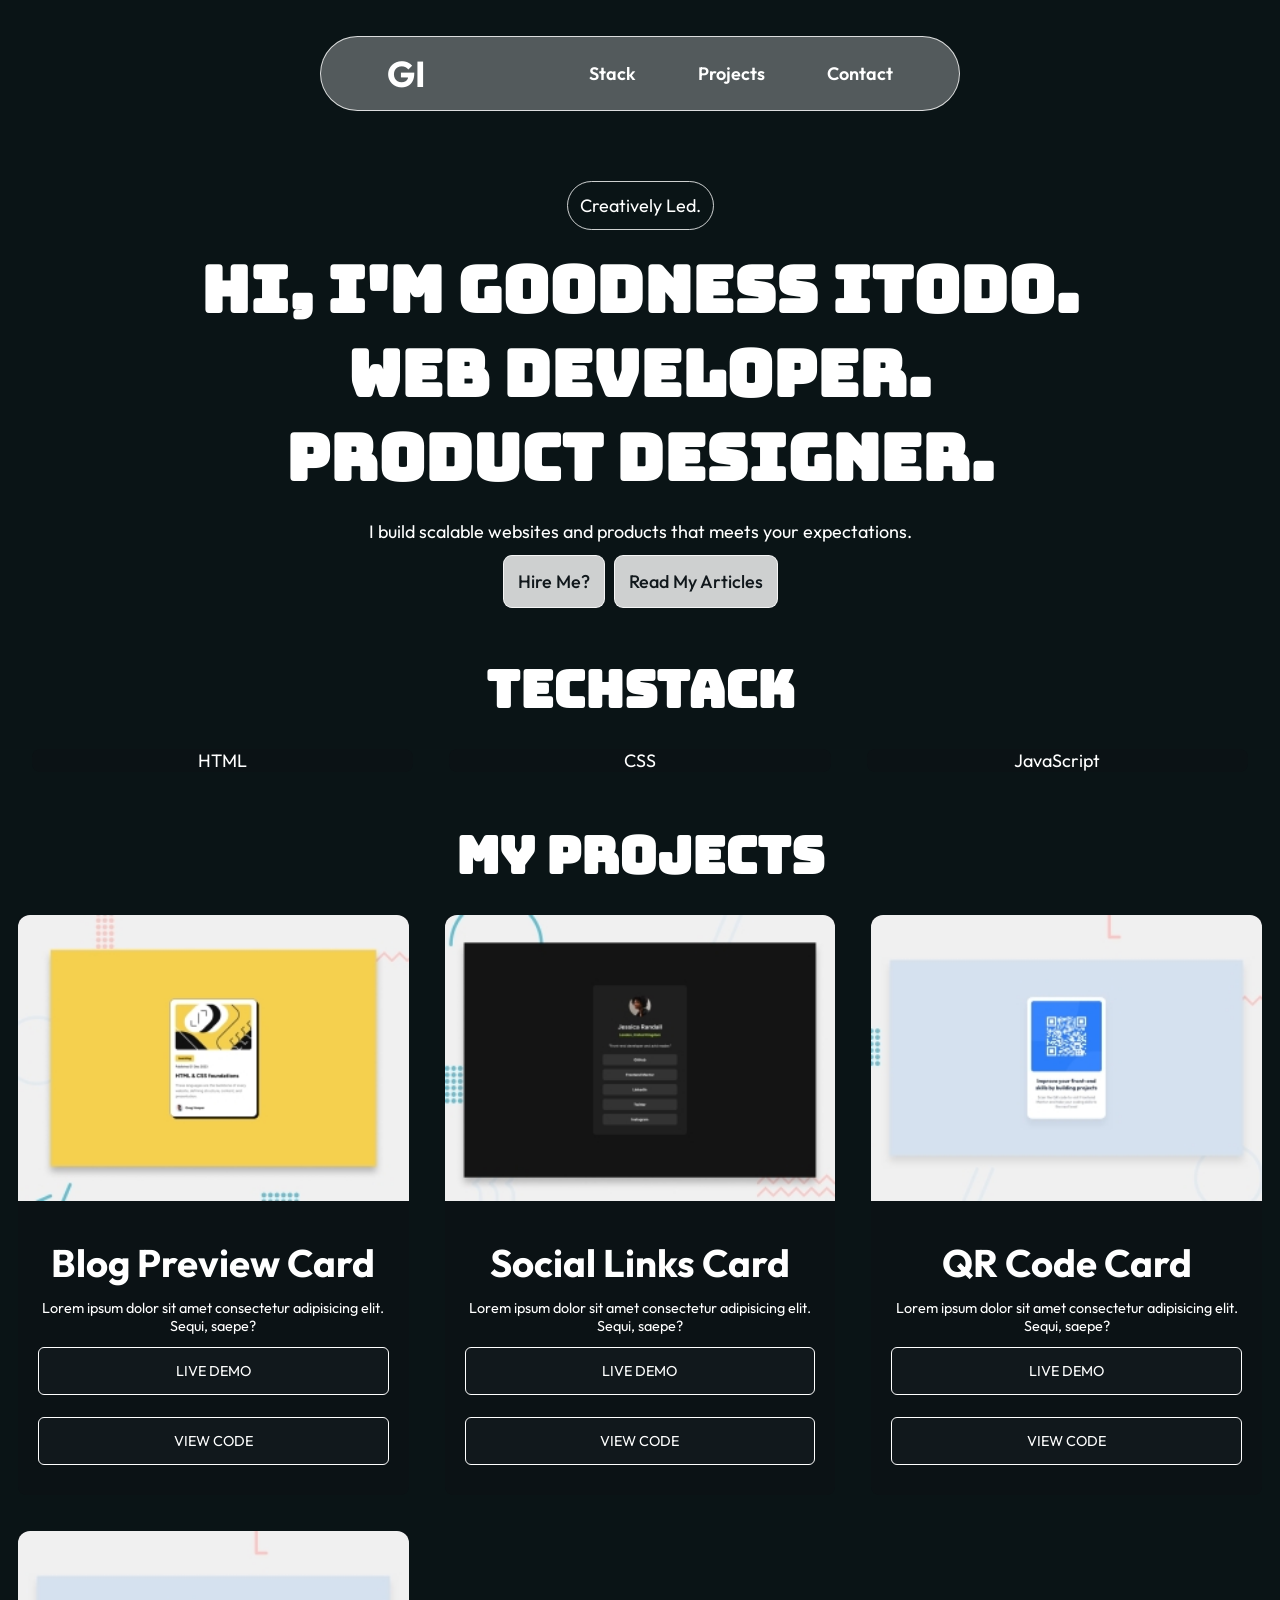
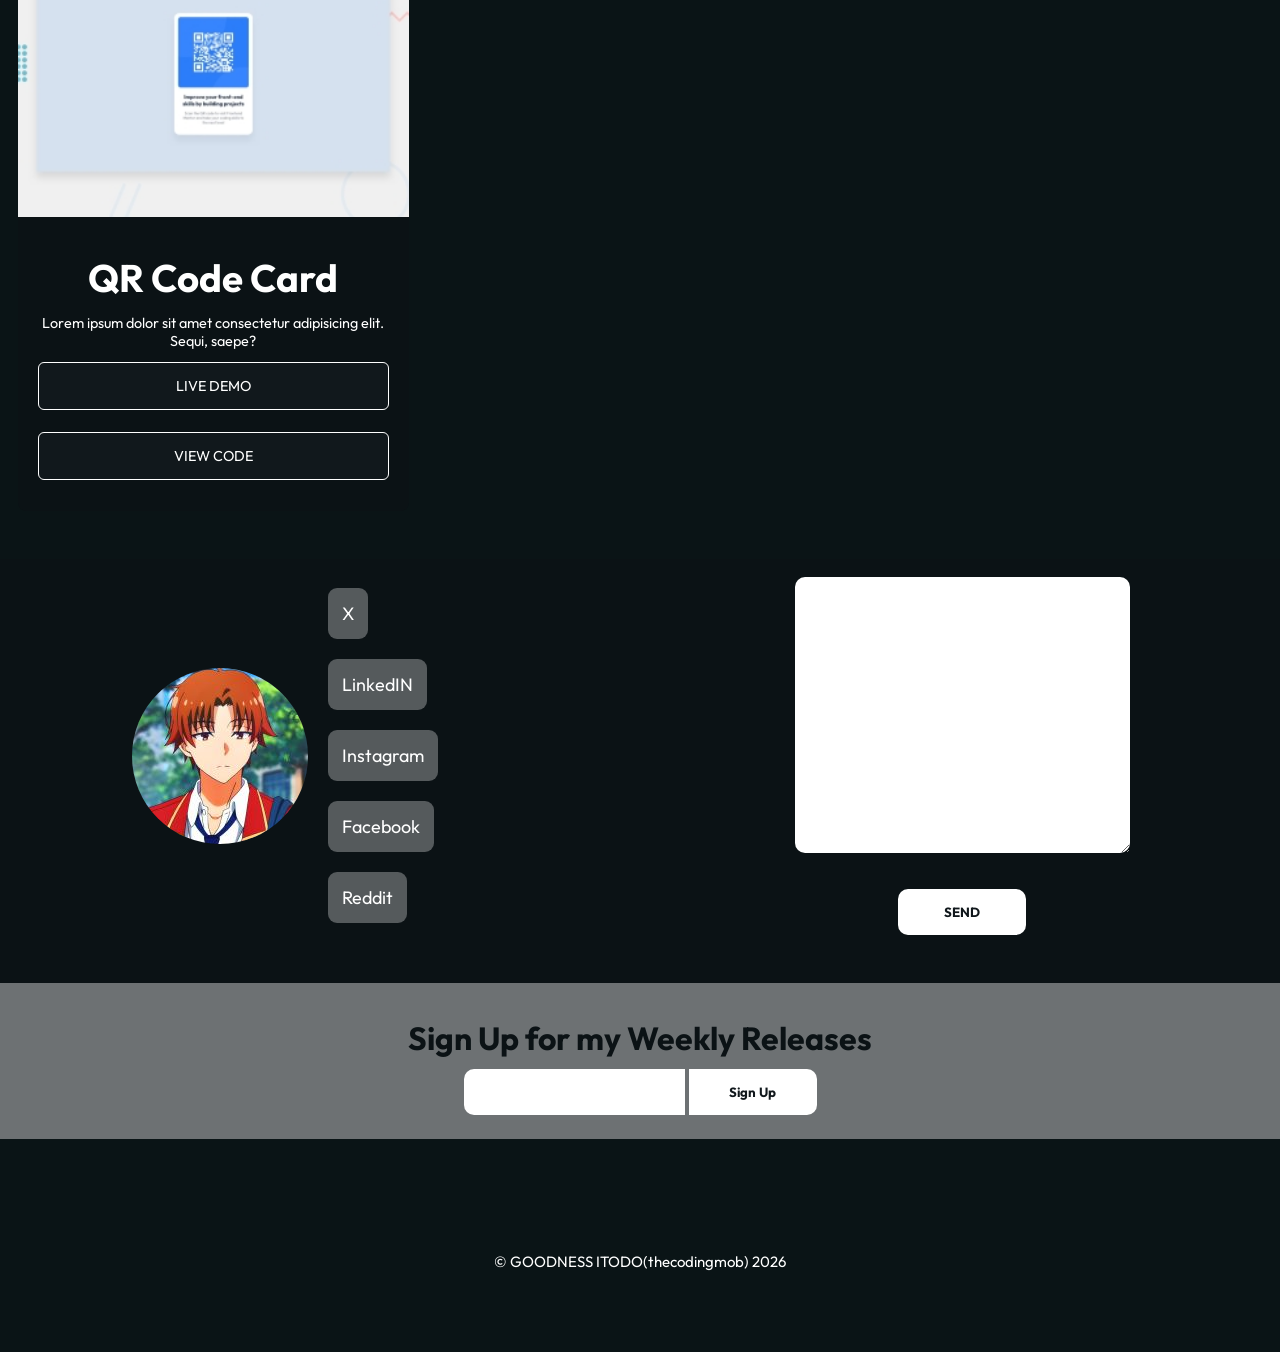
==== commit 04b78565: "modified footer text" ====
--- a/index.html
+++ b/index.html
@@ -147,7 +147,7 @@
       </section>
     </main>
     <footer>
-      <p>&copy; GOODNESS ITODO(thecodingmob) 2026</p>
+      <small>&copy; GOODNESS ITODO(thecodingmob) 2026</small>
     </footer>
   </body>
 </html>
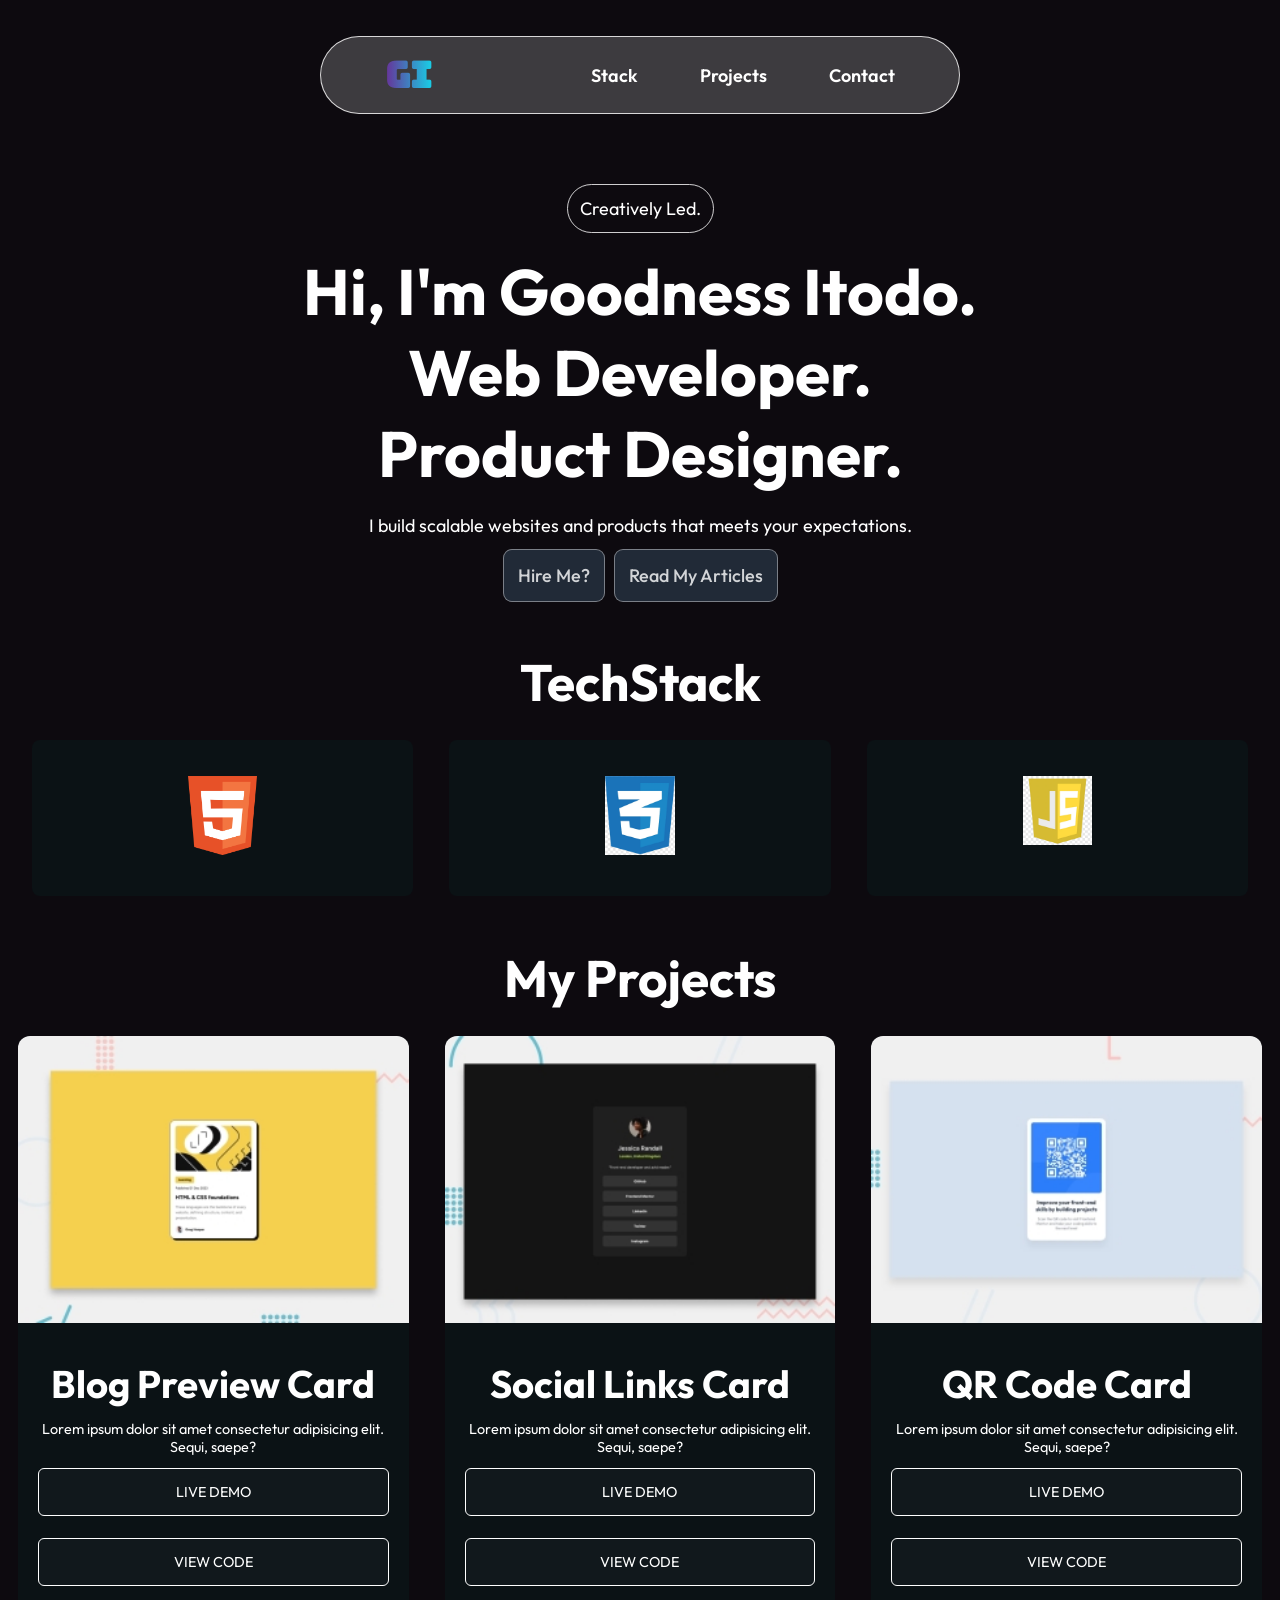
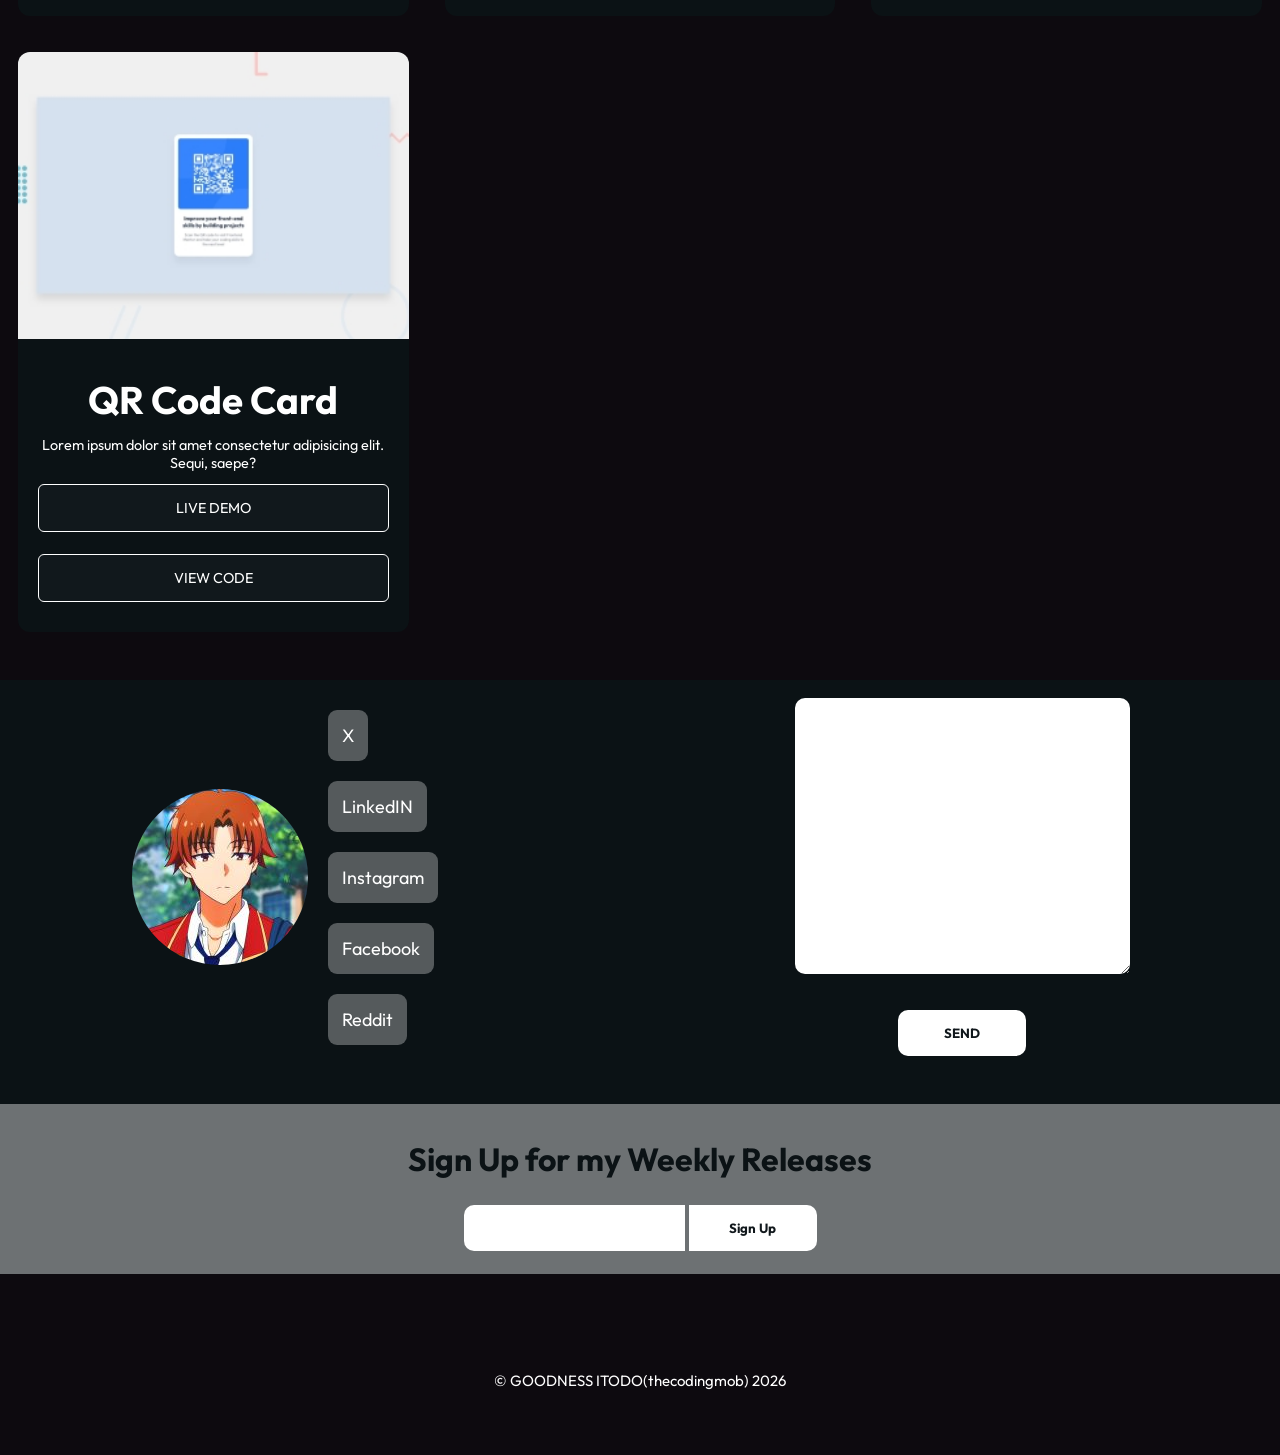
==== commit db8ba47f: "added images for techstack" ====
--- a/index.html
+++ b/index.html
@@ -41,14 +41,14 @@
       <section class="skills" id="techstack">
         <h3>TechStack</h3>
         <div class="columns">
-          <div class="card">
-            <p>HTML</p>
+          <div class="scard">
+            <img src="./assets/images/html.png" alt="html logo" />
           </div>
-          <div class="card">
-            <p>CSS</p>
+          <div class="scard">
+            <img src="./assets/images/css.webp" alt="css logo" />
           </div>
-          <div class="card">
-            <p>JavaScript</p>
+          <div class="scard">
+            <img src="./assets/images/js.webp" alt="js logo" />
           </div>
         </div>
       </section>
@@ -63,8 +63,8 @@
                 Lorem ipsum dolor sit amet consectetur adipisicing elit. Sequi,
                 saepe?
               </p>
-              <a href="#">LIVE DEMO</a>
-              <a href="#">VIEW CODE</a>
+              <a href="blogpreviewcardby-goody.vercel.app">LIVE DEMO</a>
+              <a href="https://github.com/thecodingmob/">VIEW CODE</a>
             </div>
           </div>
           <div class="card">
@@ -112,19 +112,19 @@
             <nav role="secondary-navigation">
               <ul>
                 <li>
-                  <a href="#">X</a>
+                  <a href="https://x.com/thecodingmob">X</a>
                 </li>
                 <li>
-                  <a href="#">LinkedIN</a>
+                  <a href="https://linkedin.com/">LinkedIN</a>
                 </li>
                 <li>
-                  <a href="#">Instagram</a>
+                  <a href="https://instagram.com/thecodingmob">Instagram</a>
                 </li>
                 <li>
-                  <a href="#">Facebook</a>
+                  <a href="https://facebook.com/">Facebook</a>
                 </li>
                 <li>
-                  <a href="#">Reddit</a>
+                  <a href="https://reddit.com/">Reddit</a>
                 </li>
               </ul>
             </nav>
--- a/style.css
+++ b/style.css
@@ -9,6 +9,9 @@
 @font-face {
   font-family: "Young";
   src: url("./assets/fonts/YoungSerif-Regular.ttf");
+}
+:root {
+  --angle: 45deg;
 }
 *,
 *::before,
@@ -22,13 +25,12 @@
 }
 body {
   font-family: "Outfit";
-  font-size: 16px;
+  font-size: 18px;
   min-height: 100vh;
-  background: rgb(10, 20, 22);
+  background: rgb(13, 10, 15);
   background-size: cover;
   background-repeat: no-repeat;
   color: white;
-  font-size: 18px;
 }
 div.wrapper {
   max-inline-size: 80%;
@@ -39,7 +41,7 @@
   display: flex;
   align-items: center;
   justify-content: space-around;
-  background-color: rgba(255, 255, 255, 0.3);
+  background-color: rgba(255, 255, 255, 0.2);
   border: 1px solid rgba(255, 255, 255, 0.8);
   margin: 2em auto;
   width: 50%;
@@ -49,6 +51,21 @@
 header h1 {
   padding: 14px;
   border-radius: 12px;
+  font-family: "Bungee";
+  background: linear-gradient(90deg, purple, cyan, orange, coral);
+  background-size: 300% 100%;
+  background-clip: text;
+  color: transparent;
+  -webkit-text-fill-color: transparent;
+  animation: flow 5s linear infinite alternate;
+}
+@keyframes flow {
+  0% {
+    background-position: 0% 50%;
+  }
+  100% {
+    background-position: 300% 50%;
+  }
 }
 header ul {
   list-style-type: none;
@@ -82,9 +99,7 @@
 }
 .hero h2 {
   font-size: clamp(2.2rem, 6vw + 1rem, 4rem);
-  font-family: "Bungee", sans-serif;
   margin-bottom: 20px;
-  color: linear-gradient(90deg, red, blue);
 }
 .hero h2:nth-child(1),
 .hero h2:nth-child(2) {
@@ -92,12 +107,12 @@
 }
 .hero a {
   padding: 14px;
-  background-color: rgba(255, 255, 255, 0.8);
+  background-color: rgb(33, 42, 55);
   display: inline-block;
-  border: 1px solid rgba(255, 255, 255, 0.8);
+  border: 1px solid rgba(255, 255, 255, 0.4);
   margin-top: 12px;
   border-radius: 9px;
-  color: rgb(17, 24, 28);
+  color: rgba(255, 255, 255, 0.8);
   text-decoration: none;
   margin-left: 5px;
   font-weight: 500;
@@ -106,8 +121,8 @@
   margin-left: 0;
 }
 .hero a:hover {
-  color: white;
-  background-color: rgb(17, 24, 28);
+  color: rgb(9, 10, 13);
+  background-color: rgba(255, 255, 255, 0.4);
 }
 .skills {
   padding: 2rem;
@@ -115,7 +130,6 @@
 }
 h3 {
   font-size: clamp(1.8rem, 4.5vw + 0.8rem, 3.2rem);
-  font-family: "Bungee", sans-serif;
   margin-bottom: 26px;
 }
 .projects {
@@ -128,9 +142,17 @@
   grid-template-columns: 1fr 1fr 1fr;
   gap: 2em;
 }
+.scard {
+  background-color: rgb(11, 18, 21);
+  border-radius: 8px;
+  padding: 2em 1em 2em 1em;
+}
+.scard img {
+  width: 20%;
+}
 .card {
   background-color: rgb(11, 18, 21);
-  border-radius: 8px;
+  border-radius: 12px;
 }
 .card img {
   border-radius: 12px 12px 0 0;
@@ -219,7 +241,7 @@
   border-radius: 0 10px 10px 0;
 }
 .cta form#news-form h4 {
-  padding: 0 0.6rem 0.7rem 0.6rem;
+  padding: 0 0.6rem 1.6rem 0.6rem;
   font-size: 2rem;
   color: rgb(11, 18, 21);
 }
@@ -256,19 +278,19 @@
 }
 
 footer {
-  padding: 5rem;
+  padding: 4rem 0.2rem 4rem 0.2rem;
   text-align: center;
   margin-top: 30px;
 }
 @media (max-width: 50em) {
   body {
-    background: rgb(33, 42, 55);
+    background: rgb(13, 10, 15);
   }
   header {
     width: 100%;
     padding: 14px;
     border: none;
-    border-bottom: 1px solid white;
+    border-bottom: 1px solid rgba(255, 255, 255, 0.4);
     border-radius: 0;
     flex-direction: column;
     margin: 0;
@@ -277,6 +299,9 @@
   header li {
     margin: 0;
   }
+  .hero .info {
+    display: none;
+  }
   .columns {
     grid-template-columns: 1fr;
   }
@@ -284,13 +309,10 @@
     flex-direction: column;
   }
   .cta form#news-form button[type="submit"] {
-    margin-top: 30px;
+    margin-top: 16px;
     border-radius: 10px;
   }
   .cta form#news-form input {
     border-radius: 10px;
   }
-  footer {
-    font-size: 1em;
-  }
-}
+}
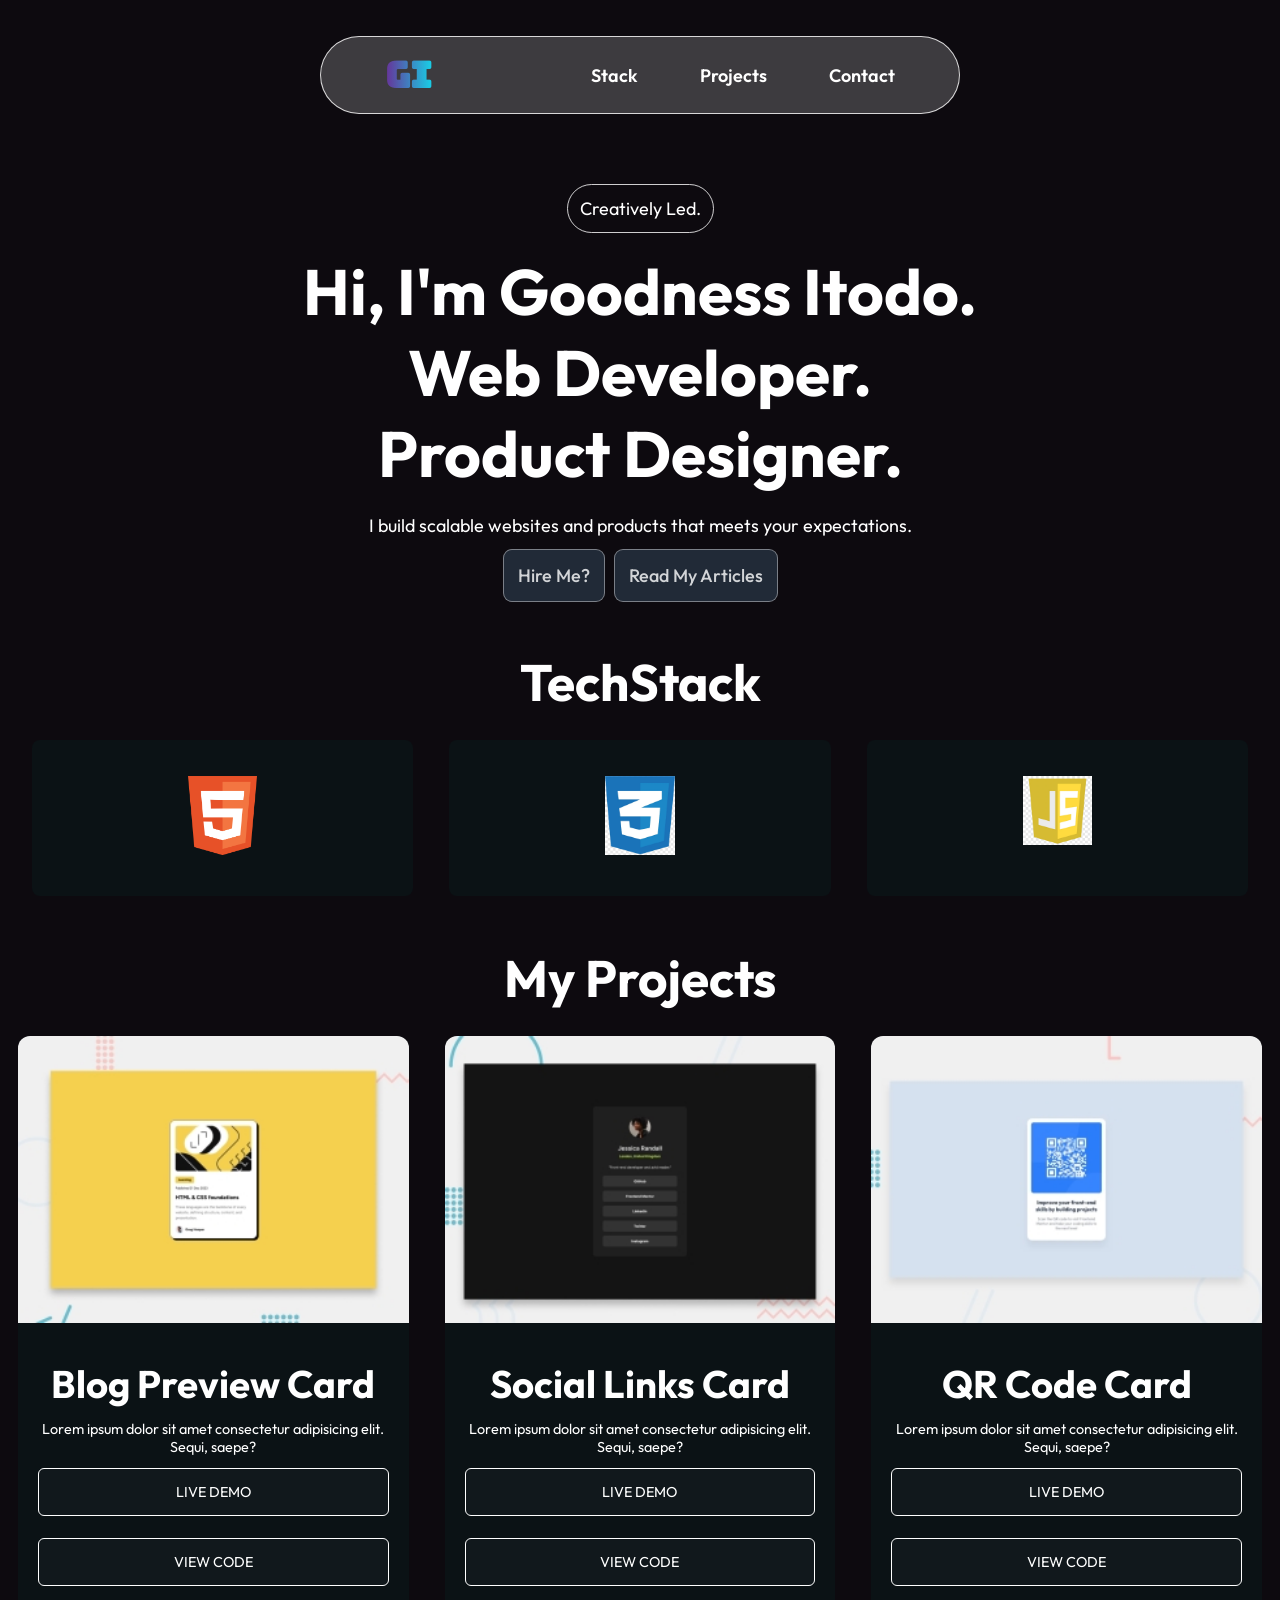
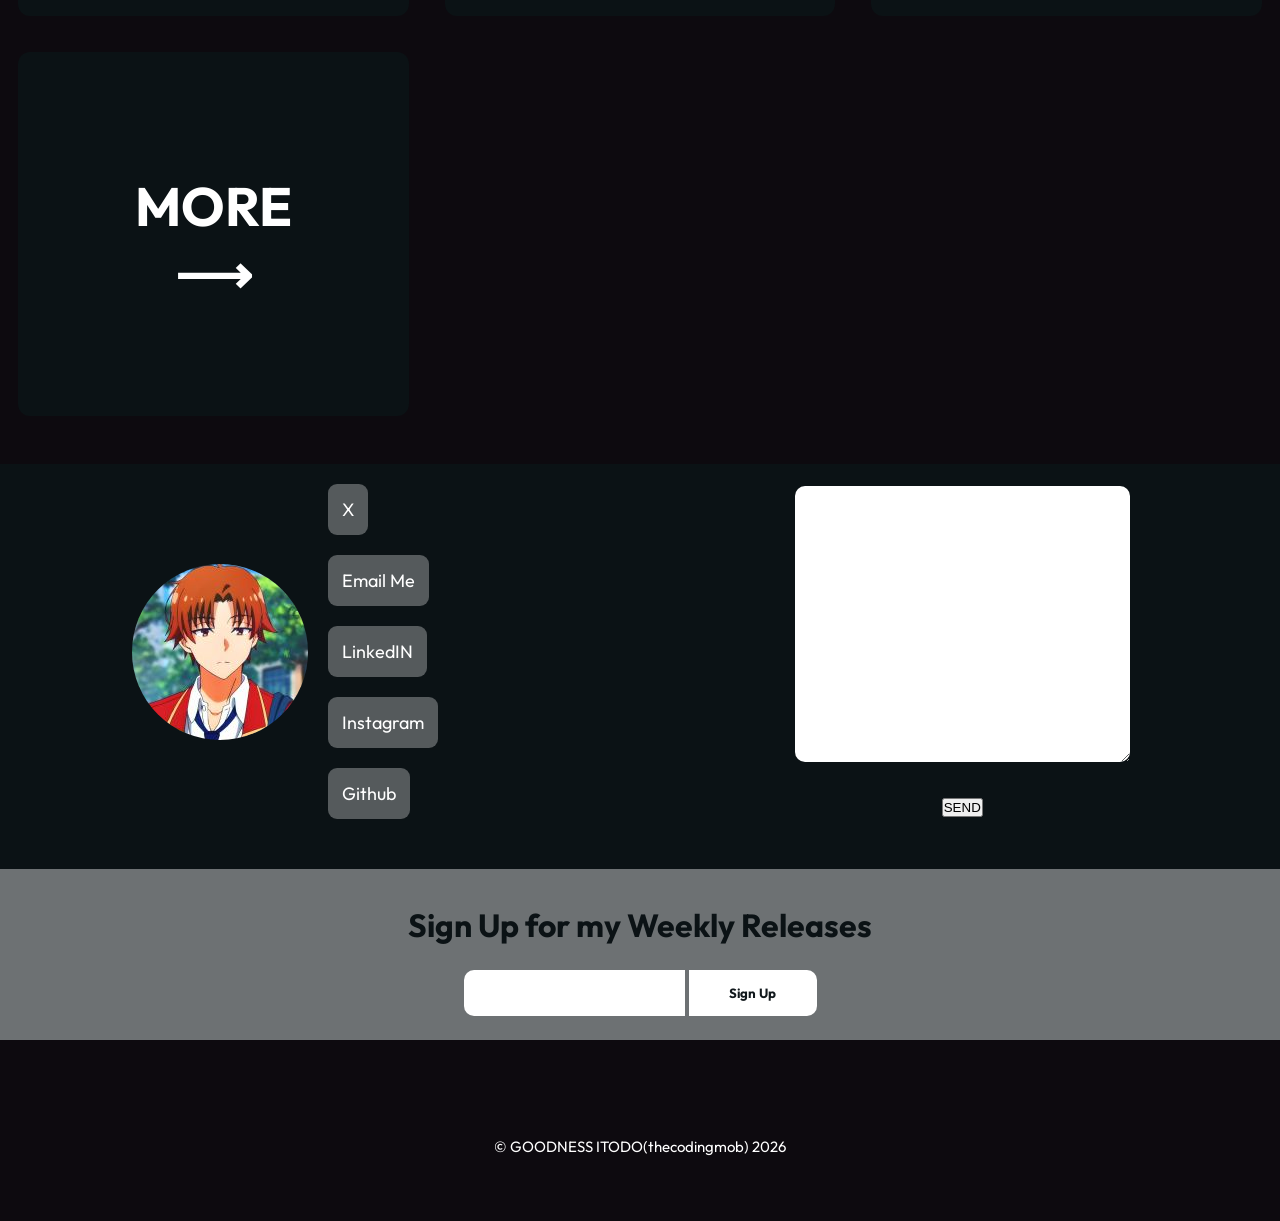
==== commit 5b94ec62: "added links" ====
--- a/index.html
+++ b/index.html
@@ -34,21 +34,30 @@
           I build scalable websites and products that meets your expectations.
         </p>
         <p>
-          <a href="#">Hire Me?</a>
-          <a href="#">Read My Articles</a>
+          <a
+            href="https://wa.me/2349169370962?text=Hello%20I%27m%20interested"
+            rel="noopener noreferrer"
+            target="_blank"
+            >Hire Me?</a
+          >
+          <a href="./blog.html">Read My Articles</a>
         </p>
       </section>
       <section class="skills" id="techstack">
         <h3>TechStack</h3>
         <div class="columns">
           <div class="scard">
-            <img src="./assets/images/html.png" alt="html logo" />
+            <img
+              src="./assets/images/html.png"
+              alt="html logo"
+              loading="lazy"
+            />
           </div>
           <div class="scard">
-            <img src="./assets/images/css.webp" alt="css logo" />
+            <img src="./assets/images/css.webp" alt="css logo" loading="lazy" />
           </div>
           <div class="scard">
-            <img src="./assets/images/js.webp" alt="js logo" />
+            <img src="./assets/images/js.webp" alt="js logo" loading="lazy" />
           </div>
         </div>
       </section>
@@ -63,8 +72,10 @@
                 Lorem ipsum dolor sit amet consectetur adipisicing elit. Sequi,
                 saepe?
               </p>
-              <a href="blogpreviewcardby-goody.vercel.app">LIVE DEMO</a>
-              <a href="https://github.com/thecodingmob/">VIEW CODE</a>
+              <a href="https://blogpreviewcardby-goody.vercel.app">LIVE DEMO</a>
+              <a href="https://github.com/thecodingmob/BLOG_PREVIEW_CARD"
+                >VIEW CODE</a
+              >
             </div>
           </div>
           <div class="card">
@@ -75,8 +86,12 @@
                 Lorem ipsum dolor sit amet consectetur adipisicing elit. Sequi,
                 saepe?
               </p>
-              <a href="#">LIVE DEMO</a>
-              <a href="#">VIEW CODE</a>
+              <a href="https://social-links-componentby-goody.vercel.app"
+                >LIVE DEMO</a
+              >
+              <a href="https://github.com/thecodingmob/SOCIAL_LINKS_COMPONENT"
+                >VIEW CODE</a
+              >
             </div>
           </div>
           <div class="card">
@@ -87,21 +102,23 @@
                 Lorem ipsum dolor sit amet consectetur adipisicing elit. Sequi,
                 saepe?
               </p>
-              <a href="#">LIVE DEMO</a>
-              <a href="#">VIEW CODE</a>
+              <a href="https://qr-code-component-by-goody.vercel.app"
+                >LIVE DEMO</a
+              >
+              <a href="https://github.com/thecodingmob/QR_CODE_COMPONENT"
+                >VIEW CODE</a
+              >
             </div>
           </div>
           <div class="card">
-            <img src="./assets/images/projects/cardpreview.jpg" alt="" />
-            <div class="box">
-              <h4>QR Code Card</h4>
-              <p>
-                Lorem ipsum dolor sit amet consectetur adipisicing elit. Sequi,
-                saepe?
-              </p>
-              <a href="#">LIVE DEMO</a>
-              <a href="#">VIEW CODE</a>
-            </div>
+            <a
+              href="./projects.html"
+              style="text-decoration: none; color: white"
+            >
+              <h4 style="font-size: 3em; padding: 2em">
+                MORE &LongRightArrow;
+              </h4></a
+            >
           </div>
         </div>
       </section>
@@ -115,16 +132,19 @@
                   <a href="https://x.com/thecodingmob">X</a>
                 </li>
                 <li>
-                  <a href="https://linkedin.com/">LinkedIN</a>
+                  <a href="mailto:itodogoodness01@gmail.com">Email Me</a>
+                </li>
+
+                <li>
+                  <a href="https://www.linkedin.com/in/goodness-itodo"
+                    >LinkedIN</a
+                  >
                 </li>
                 <li>
-                  <a href="https://instagram.com/thecodingmob">Instagram</a>
+                  <a href="https://www.instagram.com/thecodingmob">Instagram</a>
                 </li>
                 <li>
-                  <a href="https://facebook.com/">Facebook</a>
-                </li>
-                <li>
-                  <a href="https://reddit.com/">Reddit</a>
+                  <a href="https://github.com/thecodingmob">Github</a>
                 </li>
               </ul>
             </nav>
@@ -136,7 +156,14 @@
               cols="40"
               rows="16"
             ></textarea>
-            <button type="submit">SEND</button>
+            <button
+              href="#"
+              id="whatsappLink"
+              target="_blank"
+              onclick="generateWhatsAppLink()"
+            >
+              SEND
+            </button>
           </form>
         </div>
         <form action="#" id="news-form">
@@ -149,5 +176,6 @@
     <footer>
       <small>&copy; GOODNESS ITODO(thecodingmob) 2026</small>
     </footer>
+    <script src="script.js"></script>
   </body>
 </html>
